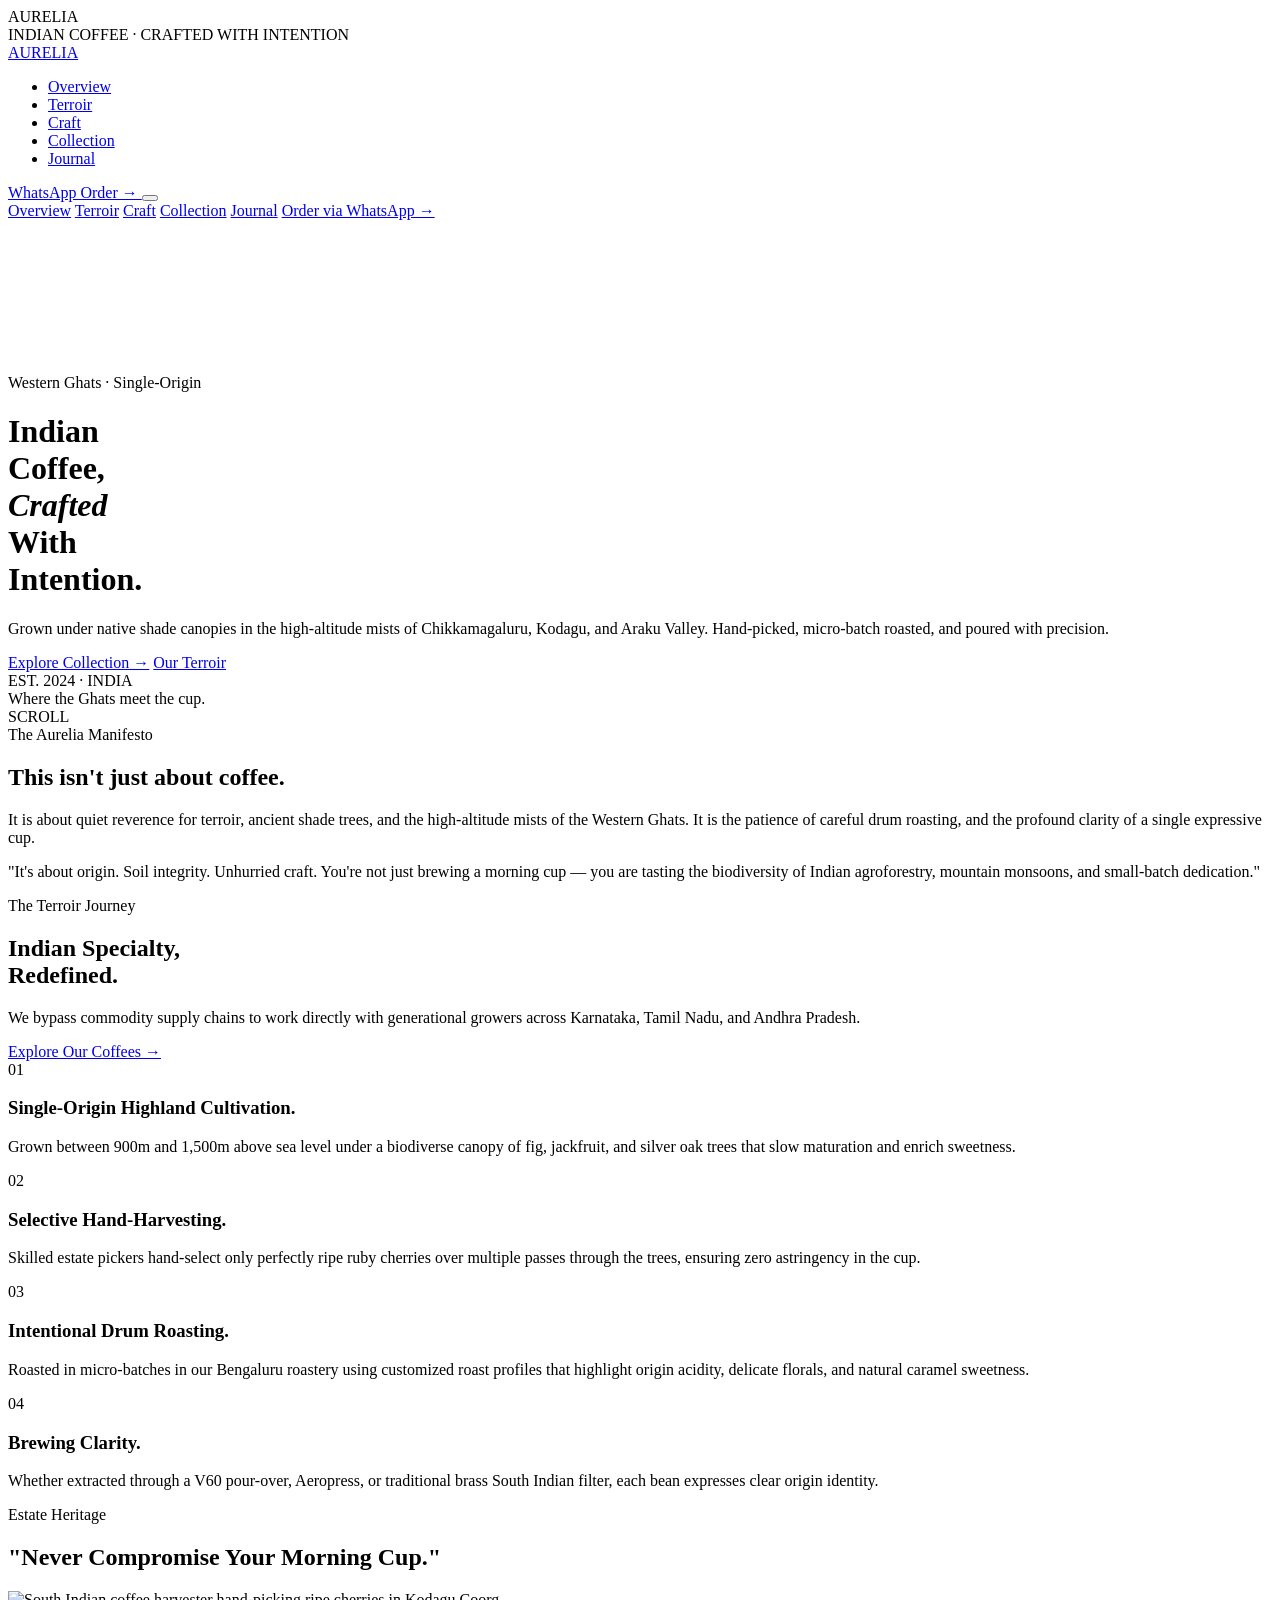
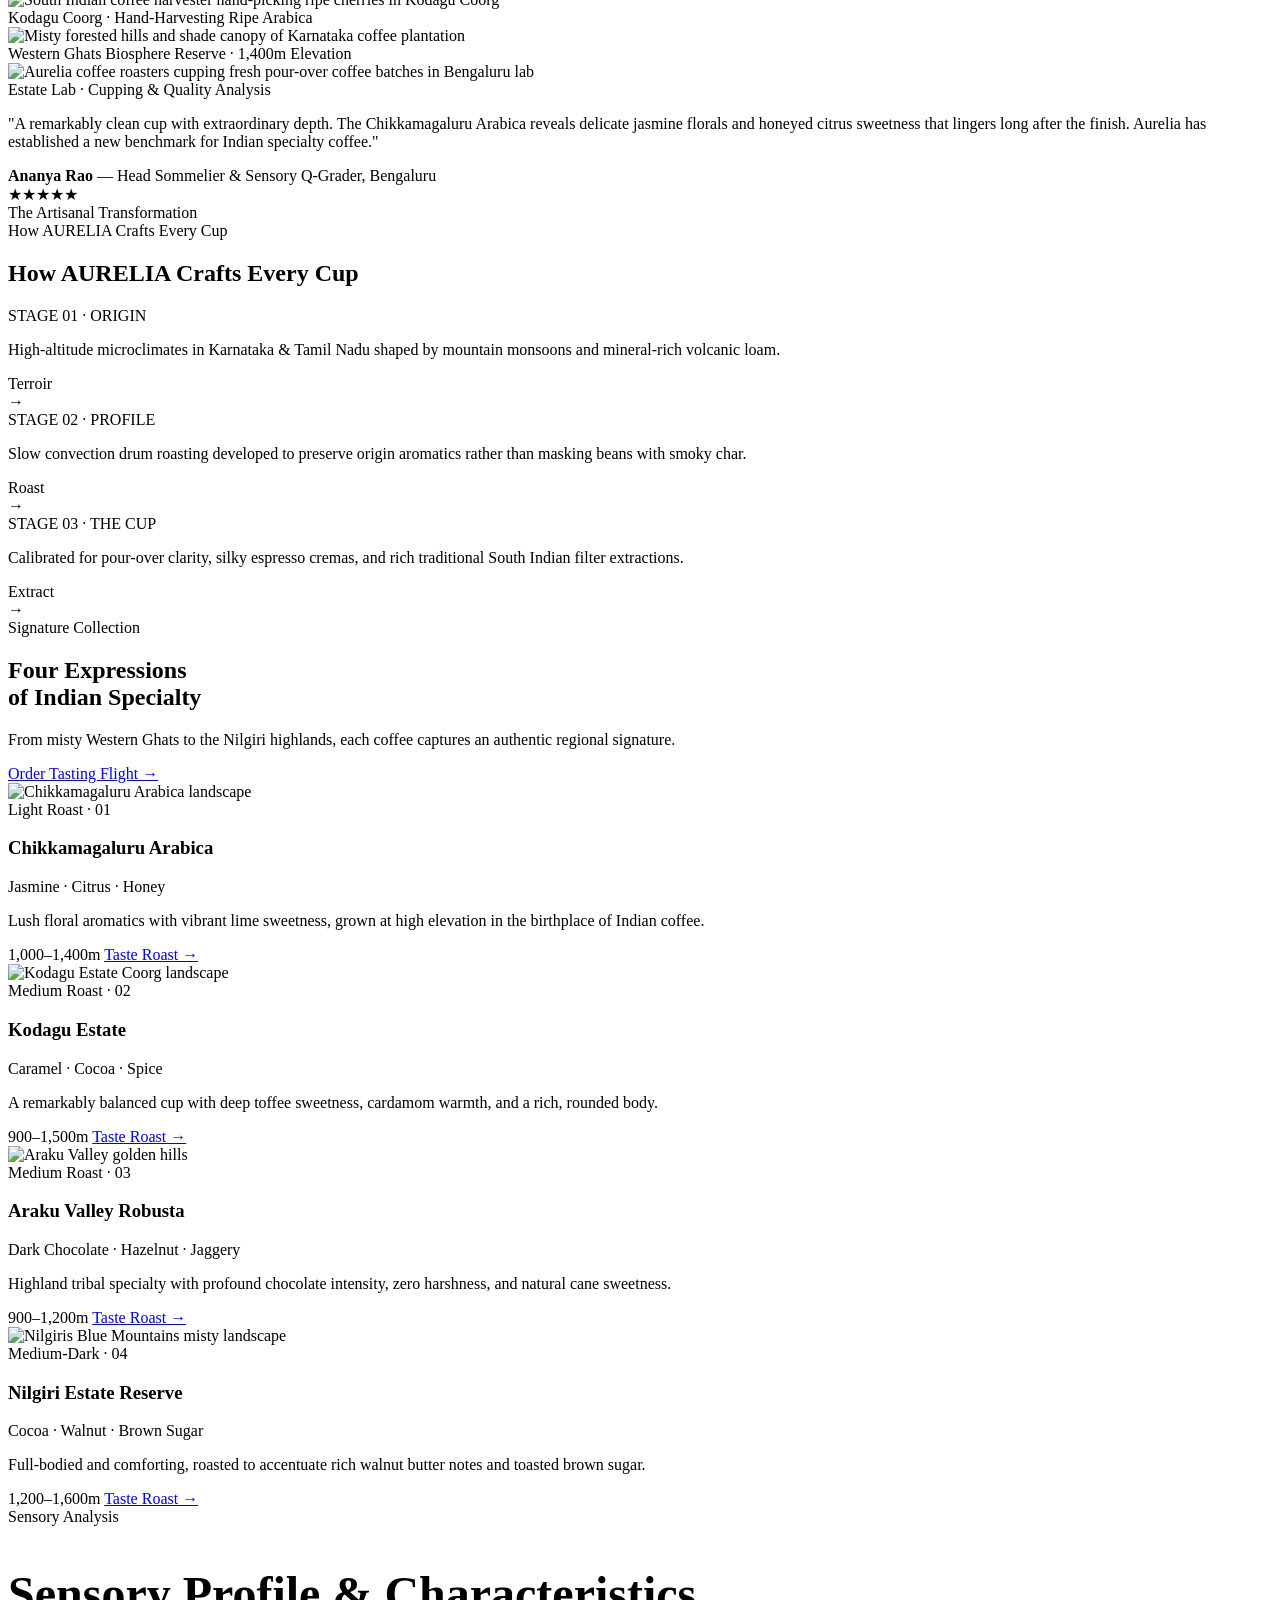
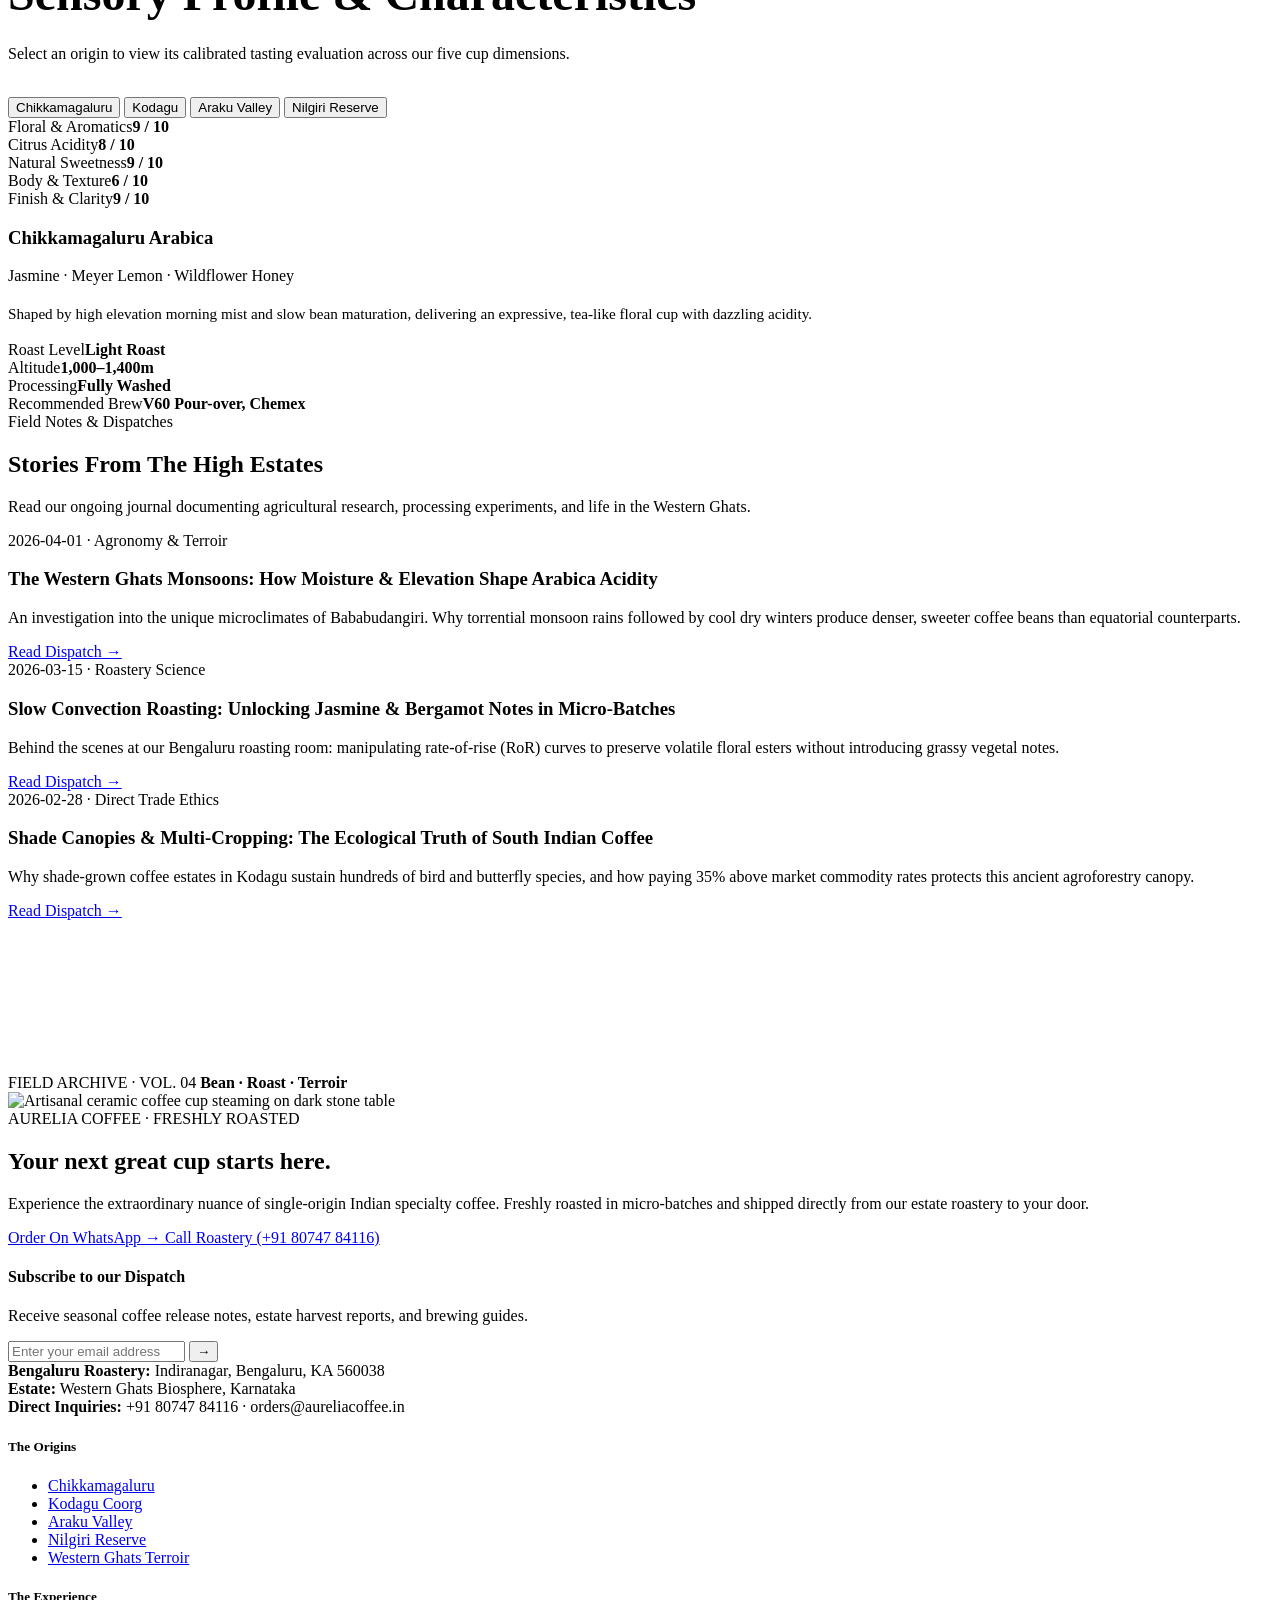
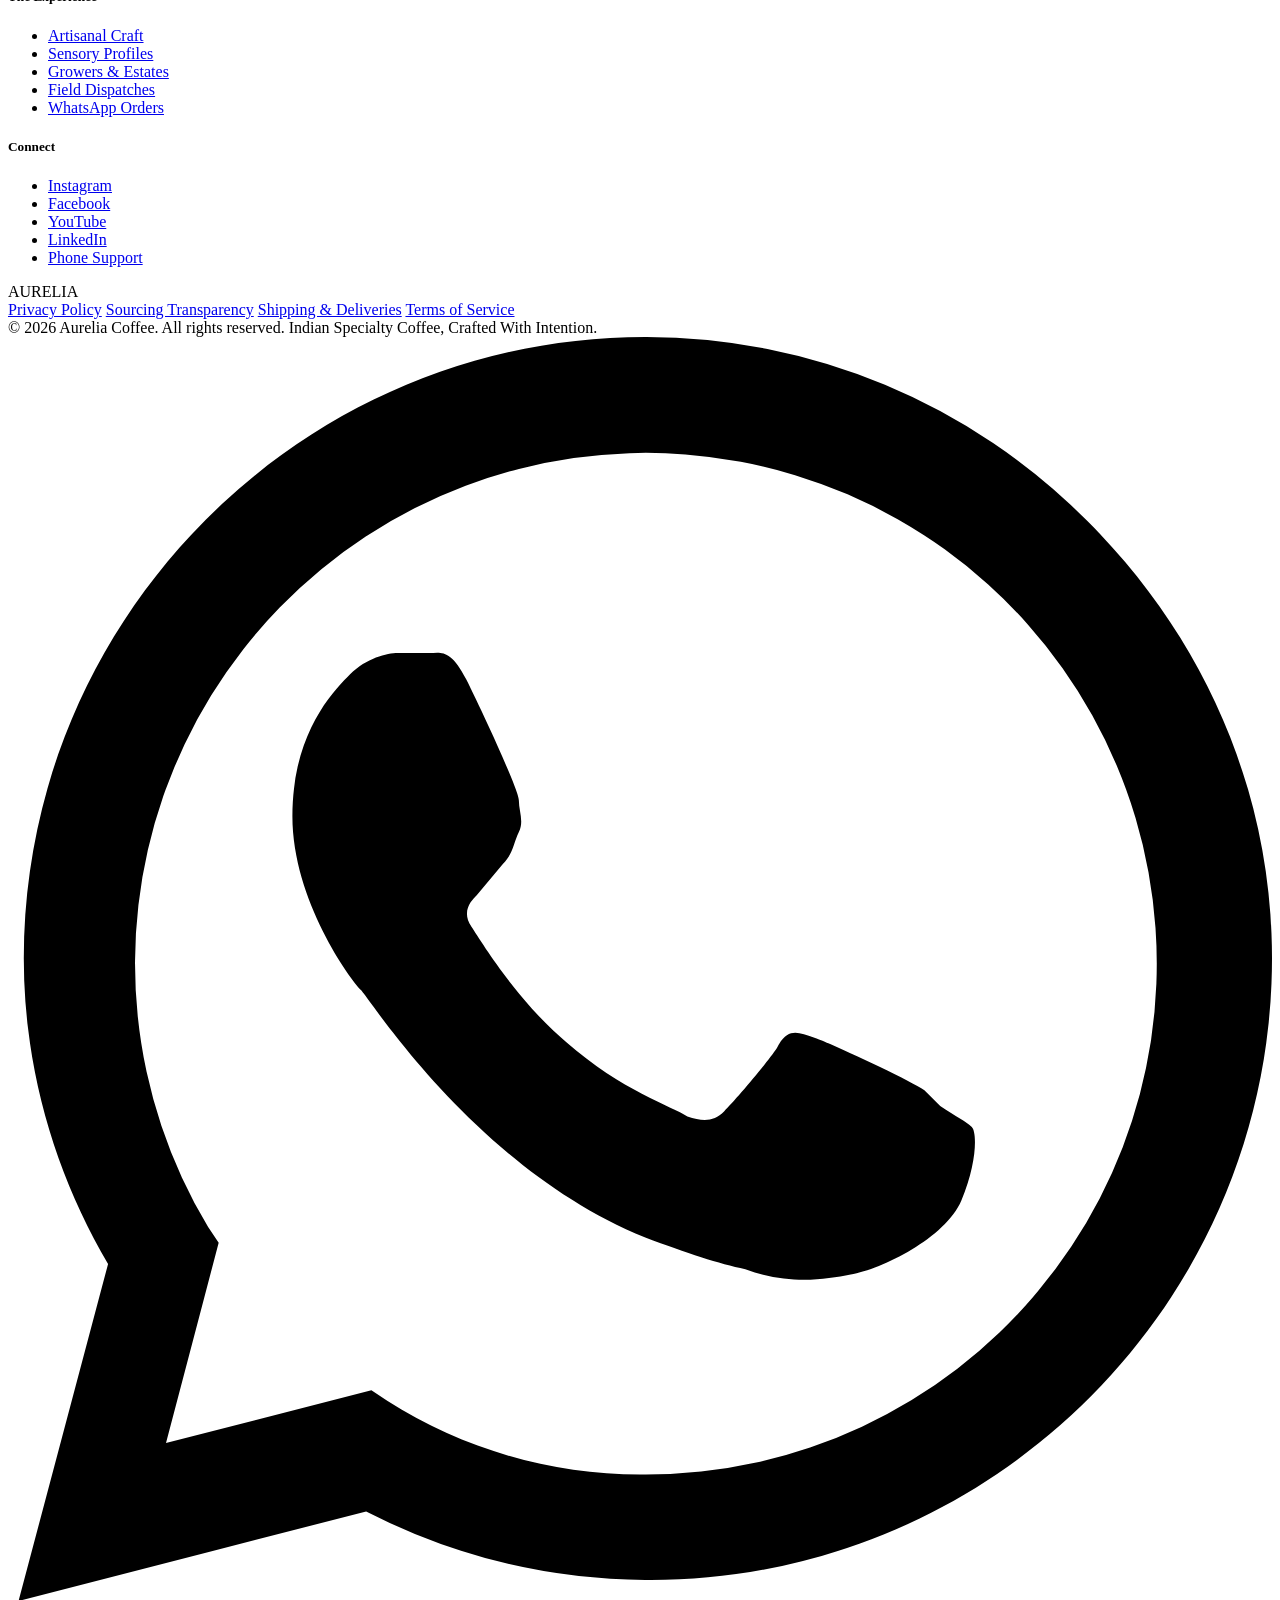
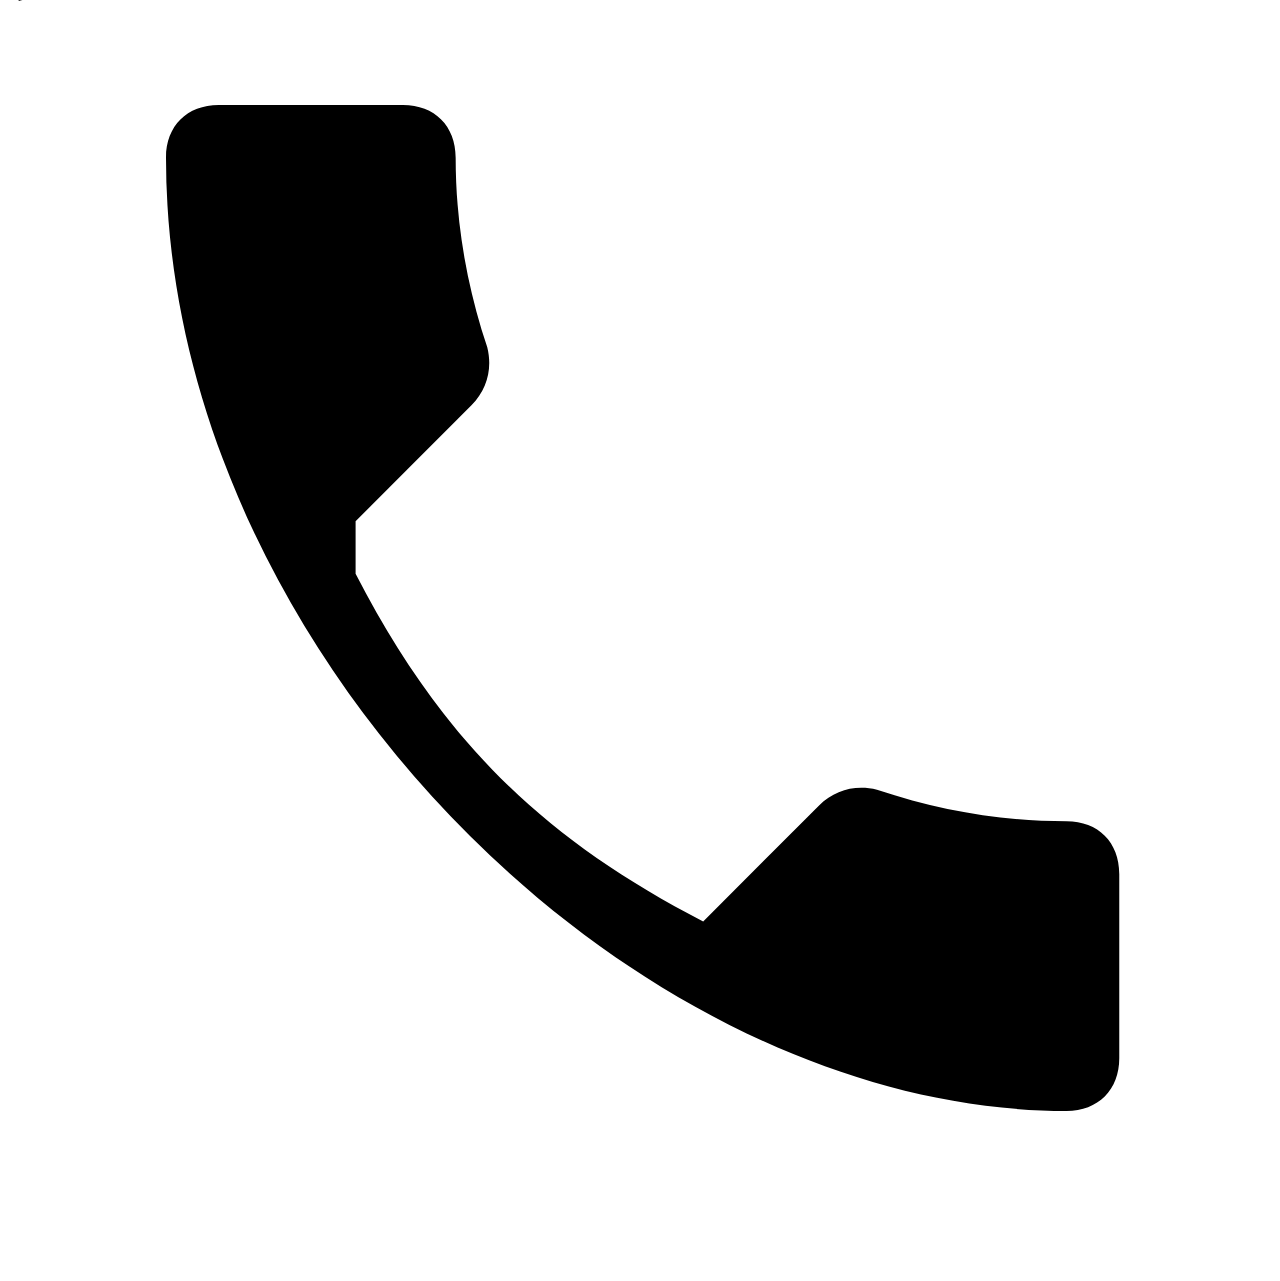
==== index.html @ cb63d09b "Add files via upload" ====
<!DOCTYPE html>
<html lang="en">
<head>
  <meta charset="UTF-8">
  <meta name="viewport" content="width=device-width, initial-scale=1, viewport-fit=cover">
  <title>AURELIA COFFEE — Indian Specialty Coffee, Crafted With Intention.</title>
  <meta name="description" content="Discover Aurelia Coffee. Exceptional single-origin specialty coffee sourced from the high-altitude shade-grown estates of Chikkamagaluru, Kodagu, Araku Valley, and Nilgiris. Micro-batch roasted in India with intention.">
  
  <!-- Open Graph -->
  <meta property="og:title" content="AURELIA COFFEE — Indian Specialty Coffee">
  <meta property="og:description" content="Single-origin shade-grown specialty coffee from India's finest highland estates. Crafted with intention.">
  <meta property="og:type" content="website">

  <!-- Google Fonts: Fraunces (Editorial Display Serif) & Inter (Modern Structural Sans) -->
  <link rel="preconnect" href="https://fonts.googleapis.com">
  <link rel="preconnect" href="https://fonts.gstatic.com" crossorigin>
  <link href="https://fonts.googleapis.com/css2?family=Fraunces:ital,opsz,wght@0,9..144,300;0,9..144,400;0,9..144,500;0,9..144,600;0,9..144,700;1,9..144,400;1,9..144,500&family=Inter:wght@300;400;500;600;700&display=swap" rel="stylesheet">

  <!-- Lenis & GSAP CDN -->
  <script src="https://unpkg.com/lenis@1.1.18/dist/lenis.min.js"></script>
  <script src="https://cdnjs.cloudflare.com/ajax/libs/gsap/3.12.5/gsap.min.js"></script>
  <script src="https://cdnjs.cloudflare.com/ajax/libs/gsap/3.12.5/ScrollTrigger.min.js"></script>

  <!-- Core Stylesheet -->
  <link rel="stylesheet" href="style.css">
</head>
<body>

  <!-- ==========================================================================
       ENTRANCE SCREEN (1-2s Refined Luxury Reveal)
       ========================================================================== -->
  <div id="entranceScreen" aria-label="Aurelia Coffee Loading Screen" aria-live="polite">
    <div class="entrance-content">
      <div class="entrance-wordmark">AURELIA</div>
      <div class="entrance-line" aria-hidden="true"></div>
      <div class="entrance-tagline">INDIAN COFFEE · CRAFTED WITH INTENTION</div>
    </div>
  </div>

  <!-- ==========================================================================
       NAVIGATION BAR
       ========================================================================== -->
  <nav class="site-nav" id="mainNav" aria-label="Main Navigation">
    <div class="nav-inner">
      <a href="#" class="nav-logo" aria-label="Aurelia Coffee Home">
        AURELIA<span class="dot" aria-hidden="true"></span>
      </a>
      <ul class="nav-links">
        <li><a href="#hero">Overview</a></li>
        <li><a href="#sourcing">Terroir</a></li>
        <li><a href="#craft">Craft</a></li>
        <li><a href="#collection">Collection</a></li>
        <li><a href="#journal">Journal</a></li>
      </ul>
      <div class="nav-actions">
        <a href="https://api.whatsapp.com/send?phone=918074784116&text=Hello%20Aurelia%2C%20I%20am%20interested%20in%20your%20Indian%20coffee%20collection.%20I%20would%20like%20to%20know%20more%20about%20the%20available%20coffees%20and%20how%20to%20order." class="btn-pill btn-pill-outline" target="_blank" rel="noopener">
          WhatsApp Order →
        </a>
        <button class="burger" id="burgerBtn" aria-label="Toggle mobile menu" aria-expanded="false">
          <span></span>
          <span></span>
          <span></span>
        </button>
      </div>
    </div>
  </nav>

  <!-- Mobile Drawer Menu -->
  <div class="mobile-menu" id="mobileDrawer">
    <a href="#hero" class="m-nav-link">Overview</a>
    <a href="#sourcing" class="m-nav-link">Terroir</a>
    <a href="#craft" class="m-nav-link">Craft</a>
    <a href="#collection" class="m-nav-link">Collection</a>
    <a href="#journal" class="m-nav-link">Journal</a>
    <a href="https://api.whatsapp.com/send?phone=918074784116&text=Hello%20Aurelia%2C%20I%20am%20interested%20in%20your%20Indian%20coffee%20collection." class="btn-pill btn-pill-primary" style="margin-top:20px;">
      Order via WhatsApp →
    </a>
  </div>

  <!-- ==========================================================================
       SECTION 1: FULL-SCREEN CINEMATIC HERO
       100vw × 100vh — background video fills the entire viewport
       ========================================================================== -->
  <header class="hero-fullscreen" id="hero">

    <!-- Full-bleed background: video with static image fallback -->
    <video
      id="heroBgVideo"
      class="hero-bg-video"
      autoplay
      muted
      loop
      playsinline
      webkit-playsinline
      preload="metadata"
      aria-hidden="true">
      <source src="https://videos.pexels.com/video-files/3015510/3015510-hd_1920_1080_24fps.mp4" type="video/mp4">
    </video>
    <!-- Static image fallback (also renders behind video until it loads) -->
    <img
      id="heroBgImg"
      class="hero-bg-img"
      src="assets/hero-estate.jpg"
      alt=""
      aria-hidden="true">

    <!-- Cinematic grade / overlay gradients -->
    <div class="hero-grade" aria-hidden="true"></div>

    <!-- Primary text content — bottom-left editorial layout -->
    <div class="hero-content" id="heroContent">
      <div class="hero-kicker-pill" id="heroKicker">
        <span>Western Ghats · Single-Origin</span>
      </div>
      <h1 id="heroHeadline">Indian<br>Coffee,<br><em style="font-style:italic; color:var(--tan-light);">Crafted</em><br>With<br>Intention.</h1>
      <p class="hero-sub" id="heroSub">
        Grown under native shade canopies in the high-altitude mists of Chikkamagaluru, Kodagu, and Araku Valley. Hand-picked, micro-batch roasted, and poured with precision.
      </p>
      <div class="hero-actions" id="heroActions">
        <a href="#collection" class="btn-pill btn-pill-primary">Explore Collection →</a>
        <a href="#sourcing" class="btn-pill btn-pill-outline">Our Terroir</a>
      </div>
    </div>

    <!-- Bottom-right metadata strip -->
    <div class="hero-meta-strip" id="heroMeta">
      <div class="meta-year">EST. 2024 · INDIA</div>
      <div class="meta-tagline">Where the Ghats meet the cup.</div>
    </div>

    <!-- Scroll prompt -->
    <div class="hero-scroll-cue" id="heroScrollCue">
      <span>SCROLL</span>
      <div class="cue-line" aria-hidden="true"></div>
    </div>

  </header>

  <!-- ==========================================================================
       SECTION 2: EDITORIAL MANIFESTO STATEMENT
       (STUDIED FROM REFERENCE VIDEO FRAME 03.6s "This isn't just about real estate")
       ========================================================================== -->
  <section class="manifesto-section" id="manifesto">
    <div class="wrap">
      <div class="statement-center">
        <div class="kicker">The Aurelia Manifesto</div>
        <h2 class="statement-heading">
          This isn't just <span class="muted-words">about coffee.</span>
        </h2>
        <p class="statement-sub">
          It is about quiet reverence for terroir, ancient shade trees, and the high-altitude mists of the Western Ghats. It is the patience of careful drum roasting, and the profound clarity of a single expressive cup.
        </p>
      </div>
    </div>
  </section>

  <!-- ==========================================================================
       LIGHT CHAPTER 1: SOURCING STEPS & PHILOSOPHY
       (STUDIED FROM REFERENCE VIDEO FRAME 04.4s "Real Estate, Rewired / Steps 01 02 03")
       ========================================================================== -->
  <div class="light-chapter" id="sourcing">
    <section class="sourcing-steps-section">
      <div class="wrap">
        <p class="sourcing-intro-text">
          "It's about origin. Soil integrity. Unhurried craft. You're not just brewing a morning cup — you are tasting the biodiversity of Indian agroforestry, mountain monsoons, and small-batch dedication."
        </p>

        <div class="asymmetric-steps-grid">
          <!-- Left Sticky Column (Reference Frame 04.4s) -->
          <div class="sticky-col-left">
            <div class="kicker">The Terroir Journey</div>
            <h2>
              Indian Specialty,<br>
              <span class="accent-word">Redefined.</span>
            </h2>
            <p>
              We bypass commodity supply chains to work directly with generational growers across Karnataka, Tamil Nadu, and Andhra Pradesh.
            </p>
            <a href="#collection" class="btn-pill btn-pill-dark">
              Explore Our Coffees →
            </a>
          </div>

          <!-- Right Sequential Steps Column -->
          <div class="steps-list">
            <div class="step-item">
              <span class="step-num">01</span>
              <div class="step-body">
                <h3>Single-Origin Highland Cultivation.</h3>
                <p> Grown between 900m and 1,500m above sea level under a biodiverse canopy of fig, jackfruit, and silver oak trees that slow maturation and enrich sweetness.</p>
              </div>
            </div>

            <div class="step-item">
              <span class="step-num">02</span>
              <div class="step-body">
                <h3>Selective Hand-Harvesting.</h3>
                <p> Skilled estate pickers hand-select only perfectly ripe ruby cherries over multiple passes through the trees, ensuring zero astringency in the cup.</p>
              </div>
            </div>

            <div class="step-item">
              <span class="step-num">03</span>
              <div class="step-body">
                <h3>Intentional Drum Roasting.</h3>
                <p> Roasted in micro-batches in our Bengaluru roastery using customized roast profiles that highlight origin acidity, delicate florals, and natural caramel sweetness.</p>
              </div>
            </div>

            <div class="step-item">
              <span class="step-num">04</span>
              <div class="step-body">
                <h3>Brewing Clarity.</h3>
                <p> Whether extracted through a V60 pour-over, Aeropress, or traditional brass South Indian filter, each bean expresses clear origin identity.</p>
              </div>
            </div>
          </div>
        </div>
      </div>
    </section>

    <!-- ==========================================================================
         LIGHT CHAPTER 2: EDITORIAL MAGAZINE SPREAD
         (STUDIED FROM REFERENCE VIDEO FRAME 05.2s & 06.4s)
         ========================================================================== -->
    <section class="editorial-spread-section" id="heritage">
      <div class="wrap">
        <div class="magazine-header">
          <div class="kicker">Estate Heritage</div>
          <h2>"Never Compromise Your Morning Cup."</h2>
        </div>

        <!-- Asymmetric Photo Composition (Right: Large Aerial, Left: Offset Tall Portrait) -->
        <div class="magazine-photos-layout">
          <div class="photo-portrait-offset">
            <img src="assets/farmer-harvest.jpg" alt="South Indian coffee harvester hand-picking ripe cherries in Kodagu Coorg" loading="lazy">
            <div class="photo-caption">Kodagu Coorg · Hand-Harvesting Ripe Arabica</div>
          </div>
          <div class="photo-aerial-main">
            <img src="https://images.pexels.com/photos/14776853/pexels-photo-14776853.jpeg?auto=compress&cs=tinysrgb&w=1400" alt="Misty forested hills and shade canopy of Karnataka coffee plantation" loading="lazy">
            <div class="photo-caption">Western Ghats Biosphere Reserve · 1,400m Elevation</div>
          </div>
        </div>

        <!-- Dual Artisans + Editorial Testimonial Spread (Reference Frame 06.4s) -->
        <div class="artisans-quote-spread">
          <div class="artisans-img-card">
            <img src="assets/cupping-artisans.jpg" alt="Aurelia coffee roasters cupping fresh pour-over coffee batches in Bengaluru lab" loading="lazy">
            <div class="artisans-badge">Estate Lab · Cupping & Quality Analysis</div>
          </div>
          <div class="editorial-quote-block">
            <p class="editorial-quote-text">
              "A remarkably clean cup with extraordinary depth. The Chikkamagaluru Arabica reveals delicate jasmine florals and honeyed citrus sweetness that lingers long after the finish. Aurelia has established a new benchmark for Indian specialty coffee."
            </p>
            <div class="quote-author-row">
              <div>
                <strong>Ananya Rao</strong> — Head Sommelier & Sensory Q-Grader, Bengaluru
              </div>
              <div class="stars" aria-label="5 out of 5 stars">★★★★★</div>
            </div>
          </div>
        </div>
      </div>
    </section>
  </div>

  <!-- ==========================================================================
       DARK CHAPTER: THE CRAFT & INTERACTIVE PROCESS ROWS
       (STUDIED FROM REFERENCE VIDEO FRAME 06.8s - 08.0s "BUY / SELL / RENT")
       ========================================================================== -->
  <div class="dark-chapter" id="craft">
    <div class="wrap">
      
      <!-- Ghost Header Reflection (Matching Reference Video Frame 06.8s & 08.0s) -->
      <div class="ghost-header-wrap">
        <div class="kicker" style="justify-content:center;">The Artisanal Transformation</div>
        <div class="ghost-echo" aria-hidden="true">How AURELIA Crafts Every Cup</div>
        <h2 class="ghost-main">How AURELIA Crafts Every Cup</h2>
      </div>

      <!-- 3 Massive Horizontal Interactive Rows (Terroir / Roast / Extract) -->
      <div class="craft-interactive-table">
        
        <!-- Row 01: TERROIR -->
        <div class="craft-row active" data-craft-idx="0">
          <div class="craft-row-bg" style="background-image: url('assets/hero-estate.jpg');"></div>
          <div class="craft-row-meta">
            <div class="craft-badge-tag">STAGE 01 · ORIGIN</div>
            <p class="craft-row-desc">High-altitude microclimates in Karnataka & Tamil Nadu shaped by mountain monsoons and mineral-rich volcanic loam.</p>
          </div>
          <div class="craft-row-title-wrap">
            <span class="craft-giant-title">Terroir</span>
          </div>
          <div class="craft-row-arrow" aria-hidden="true">→</div>
        </div>

        <!-- Row 02: ROAST -->
        <div class="craft-row" data-craft-idx="1">
          <div class="craft-row-bg" style="background-image: url('https://images.pexels.com/photos/7125705/pexels-photo-7125705.jpeg?auto=compress&cs=tinysrgb&w=2200');"></div>
          <div class="craft-row-meta">
            <div class="craft-badge-tag">STAGE 02 · PROFILE</div>
            <p class="craft-row-desc">Slow convection drum roasting developed to preserve origin aromatics rather than masking beans with smoky char.</p>
          </div>
          <div class="craft-row-title-wrap">
            <span class="craft-giant-title">Roast</span>
          </div>
          <div class="craft-row-arrow" aria-hidden="true">→</div>
        </div>

        <!-- Row 03: EXTRACT -->
        <div class="craft-row" data-craft-idx="2">
          <div class="craft-row-bg" style="background-image: url('https://images.pexels.com/photos/7658089/pexels-photo-7658089.jpeg?auto=compress&cs=tinysrgb&w=2200');"></div>
          <div class="craft-row-meta">
            <div class="craft-badge-tag">STAGE 03 · THE CUP</div>
            <p class="craft-row-desc">Calibrated for pour-over clarity, silky espresso cremas, and rich traditional South Indian filter extractions.</p>
          </div>
          <div class="craft-row-title-wrap">
            <span class="craft-giant-title">Extract</span>
          </div>
          <div class="craft-row-arrow" aria-hidden="true">→</div>
        </div>

      </div>

      <!-- ==========================================================================
           COLLECTION SHOWCASE SECTION
           (STUDIED FROM REFERENCE VIDEO FRAME 08.4s "SUPPORT BEYOND BUYING & SELLING")
           ========================================================================== -->
      <div class="collection-showcase-section" id="collection">
        
        <div class="collection-header-row">
          <div>
            <div class="kicker">Signature Collection</div>
            <h2>
              Four Expressions<br>
              <span class="muted-line">of Indian Specialty</span>
            </h2>
          </div>
          <div class="collection-header-side">
            <p>From misty Western Ghats to the Nilgiri highlands, each coffee captures an authentic regional signature.</p>
            <a href="https://api.whatsapp.com/send?phone=918074784116&text=Hello%20Aurelia%2C%20I%20would%20like%20to%20order%20the%20complete%20Signature%20Tasting%20Flight." class="btn-pill btn-pill-outline" target="_blank" rel="noopener">
              Order Tasting Flight →
            </a>
          </div>
        </div>

        <!-- 4 Distinct Editorial Product Cards -->
        <div class="products-quad-grid">
          
          <!-- Card 1: Chikkamagaluru -->
          <article class="product-editorial-card">
            <div class="card-photo-layer">
              <img src="https://images.pexels.com/photos/35652370/pexels-photo-35652370.jpeg?auto=compress&cs=tinysrgb&w=1400" alt="Chikkamagaluru Arabica landscape" loading="lazy">
            </div>
            <div class="card-gradient-overlay"></div>
            <div class="card-content-layer">
              <span class="card-origin-pill">Light Roast · 01</span>
              <h3 class="card-title">Chikkamagaluru Arabica</h3>
              <div class="card-notes">Jasmine · Citrus · Honey</div>
              <p class="card-desc">Lush floral aromatics with vibrant lime sweetness, grown at high elevation in the birthplace of Indian coffee.</p>
              <div class="card-bottom-row">
                <span class="card-altitude">1,000–1,400m</span>
                <a href="https://api.whatsapp.com/send?phone=918074784116&text=Hello%20Aurelia%2C%20I%20am%20interested%20in%20Chikkamagaluru%20Arabica." class="card-link" target="_blank" rel="noopener">Taste Roast →</a>
              </div>
            </div>
          </article>

          <!-- Card 2: Kodagu -->
          <article class="product-editorial-card">
            <div class="card-photo-layer">
              <img src="https://images.pexels.com/photos/14776853/pexels-photo-14776853.jpeg?auto=compress&cs=tinysrgb&w=1400" alt="Kodagu Estate Coorg landscape" loading="lazy">
            </div>
            <div class="card-gradient-overlay"></div>
            <div class="card-content-layer">
              <span class="card-origin-pill">Medium Roast · 02</span>
              <h3 class="card-title">Kodagu Estate</h3>
              <div class="card-notes">Caramel · Cocoa · Spice</div>
              <p class="card-desc">A remarkably balanced cup with deep toffee sweetness, cardamom warmth, and a rich, rounded body.</p>
              <div class="card-bottom-row">
                <span class="card-altitude">900–1,500m</span>
                <a href="https://api.whatsapp.com/send?phone=918074784116&text=Hello%20Aurelia%2C%20I%20am%20interested%20in%20Kodagu%20Estate." class="card-link" target="_blank" rel="noopener">Taste Roast →</a>
              </div>
            </div>
          </article>

          <!-- Card 3: Araku Valley -->
          <article class="product-editorial-card">
            <div class="card-photo-layer">
              <img src="https://images.pexels.com/photos/720204/pexels-photo-720204.jpeg?auto=compress&cs=tinysrgb&w=1400" alt="Araku Valley golden hills" loading="lazy">
            </div>
            <div class="card-gradient-overlay"></div>
            <div class="card-content-layer">
              <span class="card-origin-pill">Medium Roast · 03</span>
              <h3 class="card-title">Araku Valley Robusta</h3>
              <div class="card-notes">Dark Chocolate · Hazelnut · Jaggery</div>
              <p class="card-desc">Highland tribal specialty with profound chocolate intensity, zero harshness, and natural cane sweetness.</p>
              <div class="card-bottom-row">
                <span class="card-altitude">900–1,200m</span>
                <a href="https://api.whatsapp.com/send?phone=918074784116&text=Hello%20Aurelia%2C%20I%20am%20interested%20in%20Araku%20Valley%20Robusta." class="card-link" target="_blank" rel="noopener">Taste Roast →</a>
              </div>
            </div>
          </article>

          <!-- Card 4: Nilgiri Reserve -->
          <article class="product-editorial-card">
            <div class="card-photo-layer">
              <img src="https://images.pexels.com/photos/9411139/pexels-photo-9411139.jpeg?auto=compress&cs=tinysrgb&w=1400" alt="Nilgiris Blue Mountains misty landscape" loading="lazy">
            </div>
            <div class="card-gradient-overlay"></div>
            <div class="card-content-layer">
              <span class="card-origin-pill">Medium-Dark · 04</span>
              <h3 class="card-title">Nilgiri Estate Reserve</h3>
              <div class="card-notes">Cocoa · Walnut · Brown Sugar</div>
              <p class="card-desc">Full-bodied and comforting, roasted to accentuate rich walnut butter notes and toasted brown sugar.</p>
              <div class="card-bottom-row">
                <span class="card-altitude">1,200–1,600m</span>
                <a href="https://api.whatsapp.com/send?phone=918074784116&text=Hello%20Aurelia%2C%20I%20am%20interested%20in%20Nilgiri%20Estate%20Reserve." class="card-link" target="_blank" rel="noopener">Taste Roast →</a>
              </div>
            </div>
          </article>

        </div>
      </div>

      <!-- ==========================================================================
           INTERACTIVE SENSORY PROFILE & FLAVOR WHEEL
           ========================================================================== -->
      <div class="flavor-section" id="flavor">
        <div class="flavor-container">
          <div>
            <div class="kicker">Sensory Analysis</div>
            <h2 style="font-family:var(--font-display); font-size:clamp(2rem, 3.8vw, 3rem); line-height:1.15; margin-bottom:20px;">
              Sensory Profile & Characteristics
            </h2>
            <p style="color:var(--dark-muted); margin-bottom:30px; font-size:1rem; line-height:1.6;">
              Select an origin to view its calibrated tasting evaluation across our five cup dimensions.
            </p>

            <div class="flavor-controls" role="tablist">
              <button class="flavor-tab-btn active" data-flavor="0">Chikkamagaluru</button>
              <button class="flavor-tab-btn" data-flavor="1">Kodagu</button>
              <button class="flavor-tab-btn" data-flavor="2">Araku Valley</button>
              <button class="flavor-tab-btn" data-flavor="3">Nilgiri Reserve</button>
            </div>

            <div class="flavor-bars" id="flavorBars">
              <div class="sensory-bar-item">
                <div class="sensory-labels"><span>Floral & Aromatics</span><strong id="barLabel0">9 / 10</strong></div>
                <div class="sensory-track"><div class="sensory-fill" id="barFill0" style="width: 90%;"></div></div>
              </div>
              <div class="sensory-bar-item">
                <div class="sensory-labels"><span>Citrus Acidity</span><strong id="barLabel1">8 / 10</strong></div>
                <div class="sensory-track"><div class="sensory-fill" id="barFill1" style="width: 80%;"></div></div>
              </div>
              <div class="sensory-bar-item">
                <div class="sensory-labels"><span>Natural Sweetness</span><strong id="barLabel2">9 / 10</strong></div>
                <div class="sensory-track"><div class="sensory-fill" id="barFill2" style="width: 90%;"></div></div>
              </div>
              <div class="sensory-bar-item">
                <div class="sensory-labels"><span>Body & Texture</span><strong id="barLabel3">6 / 10</strong></div>
                <div class="sensory-track"><div class="sensory-fill" id="barFill3" style="width: 60%;"></div></div>
              </div>
              <div class="sensory-bar-item">
                <div class="sensory-labels"><span>Finish & Clarity</span><strong id="barLabel4">9 / 10</strong></div>
                <div class="sensory-track"><div class="sensory-fill" id="barFill4" style="width: 90%;"></div></div>
              </div>
            </div>
          </div>

          <!-- Dynamic Details Card -->
          <div class="flavor-meta-panel" id="flavorMetaPanel">
            <h3 class="f-meta-title" id="fMetaTitle">Chikkamagaluru Arabica</h3>
            <div class="f-meta-sub" id="fMetaSub">Jasmine · Meyer Lemon · Wildflower Honey</div>
            <p id="fMetaDesc" style="color:var(--dark-muted); line-height:1.65; font-size:0.95rem;">
              Shaped by high elevation morning mist and slow bean maturation, delivering an expressive, tea-like floral cup with dazzling acidity.
            </p>
            <div class="f-meta-grid">
              <div class="f-meta-cell"><span>Roast Level</span><strong id="fMetaRoast">Light Roast</strong></div>
              <div class="f-meta-cell"><span>Altitude</span><strong id="fMetaAlt">1,000–1,400m</strong></div>
              <div class="f-meta-cell"><span>Processing</span><strong id="fMetaProc">Fully Washed</strong></div>
              <div class="f-meta-cell"><span>Recommended Brew</span><strong id="fMetaBrew">V60 Pour-over, Chemex</strong></div>
            </div>
          </div>
        </div>
      </div>

    </div>
  </div>

  <!-- ==========================================================================
       LIGHT CHAPTER 3: THE COFFEE JOURNAL / DISPATCHES
       (STUDIED FROM REFERENCE VIDEO FRAME 09.6s EDITORIAL REPORT LAYOUT)
       ========================================================================== -->
  <div class="light-chapter" id="journal">
    <section class="journal-section">
      <div class="wrap">
        <div class="journal-split-layout">
          
          <!-- Left Articles & Editorial Column -->
          <div class="journal-editorial-col">
            <div class="section-head journal-head">
              <div class="kicker">Field Notes & Dispatches</div>
              <h2>Stories From The High Estates</h2>
              <p>Read our ongoing journal documenting agricultural research, processing experiments, and life in the Western Ghats.</p>
            </div>

            <div class="journal-articles-list">
              
              <article class="journal-article-item">
                <div class="journal-date">2026-04-01 · Agronomy & Terroir</div>
                <h3 class="journal-article-title">
                  The Western Ghats Monsoons: How Moisture & Elevation Shape Arabica Acidity
                </h3>
                <p class="journal-excerpt">
                  An investigation into the unique microclimates of Bababudangiri. Why torrential monsoon rains followed by cool dry winters produce denser, sweeter coffee beans than equatorial counterparts.
                </p>
                <a href="#" class="journal-read-link">Read Dispatch →</a>
              </article>

              <article class="journal-article-item">
                <div class="journal-date">2026-03-15 · Roastery Science</div>
                <h3 class="journal-article-title">
                  Slow Convection Roasting: Unlocking Jasmine & Bergamot Notes in Micro-Batches
                </h3>
                <p class="journal-excerpt">
                  Behind the scenes at our Bengaluru roasting room: manipulating rate-of-rise (RoR) curves to preserve volatile floral esters without introducing grassy vegetal notes.
                </p>
                <a href="#" class="journal-read-link">Read Dispatch →</a>
              </article>

              <article class="journal-article-item">
                <div class="journal-date">2026-02-28 · Direct Trade Ethics</div>
                <h3 class="journal-article-title">
                  Shade Canopies & Multi-Cropping: The Ecological Truth of South Indian Coffee
                </h3>
                <p class="journal-excerpt">
                  Why shade-grown coffee estates in Kodagu sustain hundreds of bird and butterfly species, and how paying 35% above market commodity rates protects this ancient agroforestry canopy.
                </p>
                <a href="#" class="journal-read-link">Read Dispatch →</a>
              </article>

            </div>
          </div>

          <!-- Right Column: Large Vertical Visual Panel -->
          <div class="journal-visual-panel journal-sticky-visual">
            <div class="journal-visual-media-wrap">
              <video 
                class="journal-sticky-video" 
                autoplay 
                muted 
                loop 
                playsinline 
                preload="metadata"
                aria-label="Artisanal pour over coffee brewing in progress">
                <source src="https://www.pexels.com/download/video/20534645/" type="video/mp4">
              </video>
              <div class="journal-visual-overlay"></div>
              <div class="journal-visual-caption">
                <span>FIELD ARCHIVE · VOL. 04</span>
                <b>Bean · Roast · Terroir</b>
              </div>
            </div>
          </div>

        </div>
      </div>
    </section>
  </div>

  <!-- ==========================================================================
       SECTION 9: EMOTIONAL FINAL CTA (CINEMATIC CONCLUSION)
       (STUDIED FROM REFERENCE VIDEO FRAME 10.4s & 10.8s)
       ========================================================================== -->
  <section class="final-cta-section" id="order">
    <div class="cta-backdrop-layer">
      <img src="assets/final-cta.jpg" alt="Artisanal ceramic coffee cup steaming on dark stone table" loading="lazy">
    </div>
    <div class="cta-backdrop-grade" aria-hidden="true"></div>

    <div class="wrap">
      <div class="cta-content">
        <div class="cta-kicker">AURELIA COFFEE · FRESHLY ROASTED</div>
        <h2>Your next great cup starts here.</h2>
        <p>
          Experience the extraordinary nuance of single-origin Indian specialty coffee. Freshly roasted in micro-batches and shipped directly from our estate roastery to your door.
        </p>
        <div class="cta-buttons">
          <a href="https://api.whatsapp.com/send?phone=918074784116&text=Hello%20Aurelia%2C%20I%20would%20like%20to%20order%20specialty%20coffee%20beans." class="btn-pill btn-pill-primary" target="_blank" rel="noopener">
            Order On WhatsApp →
          </a>
          <a href="tel:+918074784116" class="btn-pill btn-pill-outline">
            Call Roastery (+91 80747 84116)
          </a>
        </div>
      </div>
    </div>
  </section>

  <!-- ==========================================================================
       SECTION 10: MONUMENTAL ARCHITECTURAL FOOTER
       (STUDIED & REPRODUCED FROM REFERENCE VIDEO FRAME 12.0s WITH GIANT WORDMARK)
       ========================================================================== -->
  <footer class="site-footer">
    <div class="wrap">
      
      <!-- Top Grid: Newsletter & Links -->
      <div class="footer-top-grid">
        <div class="footer-newsletter">
          <h4>Subscribe to our Dispatch</h4>
          <p>Receive seasonal coffee release notes, estate harvest reports, and brewing guides.</p>
          <form class="subscribe-form" onsubmit="event.preventDefault(); alert('Thank you for subscribing to Aurelia Coffee Dispatches.');">
            <input type="email" placeholder="Enter your email address" required aria-label="Email address for newsletter">
            <button type="submit" aria-label="Subscribe">→</button>
          </form>
          <div class="footer-contact-details">
            <div><strong>Bengaluru Roastery:</strong> Indiranagar, Bengaluru, KA 560038</div>
            <div><strong>Estate:</strong> Western Ghats Biosphere, Karnataka</div>
            <div><strong>Direct Inquiries:</strong> +91 80747 84116 · orders@aureliacoffee.in</div>
          </div>
        </div>

        <div class="footer-col">
          <h5>The Origins</h5>
          <ul>
            <li><a href="#collection">Chikkamagaluru</a></li>
            <li><a href="#collection">Kodagu Coorg</a></li>
            <li><a href="#collection">Araku Valley</a></li>
            <li><a href="#collection">Nilgiri Reserve</a></li>
            <li><a href="#sourcing">Western Ghats Terroir</a></li>
          </ul>
        </div>

        <div class="footer-col">
          <h5>The Experience</h5>
          <ul>
            <li><a href="#craft">Artisanal Craft</a></li>
            <li><a href="#flavor">Sensory Profiles</a></li>
            <li><a href="#heritage">Growers & Estates</a></li>
            <li><a href="#journal">Field Dispatches</a></li>
            <li><a href="#order">WhatsApp Orders</a></li>
          </ul>
        </div>

        <div class="footer-col">
          <h5>Connect</h5>
          <ul>
            <li><a href="https://instagram.com" target="_blank" rel="noopener">Instagram</a></li>
            <li><a href="https://facebook.com" target="_blank" rel="noopener">Facebook</a></li>
            <li><a href="https://youtube.com" target="_blank" rel="noopener">YouTube</a></li>
            <li><a href="https://linkedin.com" target="_blank" rel="noopener">LinkedIn</a></li>
            <li><a href="tel:+918074784116">Phone Support</a></li>
          </ul>
        </div>
      </div>

    </div>

    <!-- Monumental Architectural Wordmark (Matching Reference Video Frame 12.0s) -->
    <div class="footer-monumental-wordmark-wrap">
      <div class="footer-giant-wordmark">
        AURELIA
      </div>
    </div>

    <div class="wrap">
      <div class="footer-bottom-bar">
        <div class="footer-legal-links">
          <a href="#">Privacy Policy</a>
          <a href="#">Sourcing Transparency</a>
          <a href="#">Shipping & Deliveries</a>
          <a href="#">Terms of Service</a>
        </div>
        <div>© 2026 Aurelia Coffee. All rights reserved. Indian Specialty Coffee, Crafted With Intention.</div>
      </div>
    </div>
  </footer>

  <!-- ==========================================================================
       PERSISTENT FLOATING CONTACT ACTIONS (WHATSAPP & CALL)
       ========================================================================== -->
  <div class="contact-actions" aria-label="Quick contact buttons">
    <a class="contact-action whatsapp" href="https://api.whatsapp.com/send?phone=918074784116&text=Hello%20Aurelia%2C%20I%20am%20interested%20in%20your%20Indian%20coffee%20collection.%20I%20would%20like%20to%20know%20more%20about%20the%20available%20coffees%20and%20how%20to%20order." aria-label="Chat with Aurelia on WhatsApp" title="WhatsApp Us" target="_blank" rel="noopener">
      <svg viewBox="0 0 24 24" aria-hidden="true"><path d="M20.5 3.5A11.8 11.8 0 0 0 12.1 0C5.6 0 .3 5.3.3 11.8c0 2.1.6 4.1 1.6 5.8L.2 24l6.6-1.7a11.8 11.8 0 0 0 5.3 1.3h.1c6.5 0 11.8-5.3 11.8-11.8 0-3.2-1.3-6.1-3.5-8.3Zm-8.4 18.1h-.1c-1.7 0-3.4-.5-4.8-1.4l-.3-.2-3.9 1 1-3.8-.2-.3a9.7 9.7 0 1 1 8.3 4.7Zm5.3-7.3c-.3-.2-1.8-.9-2.1-1-.3-.1-.5-.2-.7.2-.2.3-.8 1-1 1.2-.2.2-.4.2-.7.1-.3-.2-1.3-.5-2.4-1.5-.9-.8-1.5-1.8-1.7-2.1-.2-.3 0-.5.1-.6l.5-.6c.2-.2.2-.4.3-.6.1-.2 0-.4 0-.6s-.7-1.7-1-2.3c-.3-.6-.5-.5-.7-.5h-.6c-.2 0-.6.1-.9.4-.3.3-1.1 1.1-1.1 2.7s1.1 3.1 1.3 3.3c.2.2 2.2 3.4 5.4 4.7.8.3 1.4.5 1.9.6.8.3 1.5.2 2 .1.6-.1 1.8-.7 2.1-1.4.3-.7.3-1.3.2-1.4-.1-.1-.3-.2-.6-.4Z"/></svg>
    </a>
    <a class="contact-action call" href="tel:+918074784116" aria-label="Call Aurelia Roastery" title="Call Us">
      <svg viewBox="0 0 24 24" aria-hidden="true"><path d="M6.6 10.8c1.6 3.1 3.5 5 6.6 6.6l2.2-2.2c.3-.3.7-.4 1.1-.3 1.2.4 2.4.6 3.6.6.6 0 1 .4 1 1V20c0 .6-.4 1-1 1C11.8 21 3 12.2 3 2.9c0-.6.4-1 1-1h3.5c.6 0 1 .4 1 1 0 1.2.2 2.4.6 3.6.1.4 0 .8-.3 1.1l-2.2 2.2Z"/></svg>
    </a>
  </div>

  <!-- ==========================================================================
       INTERACTION & SCROLL ENGINE (LENIS + GSAP SCROLLTRIGGER)
       ========================================================================== -->
  <!-- Interactive & Scroll Engine -->
  <script src="main.js"></script>
</body>
</html>
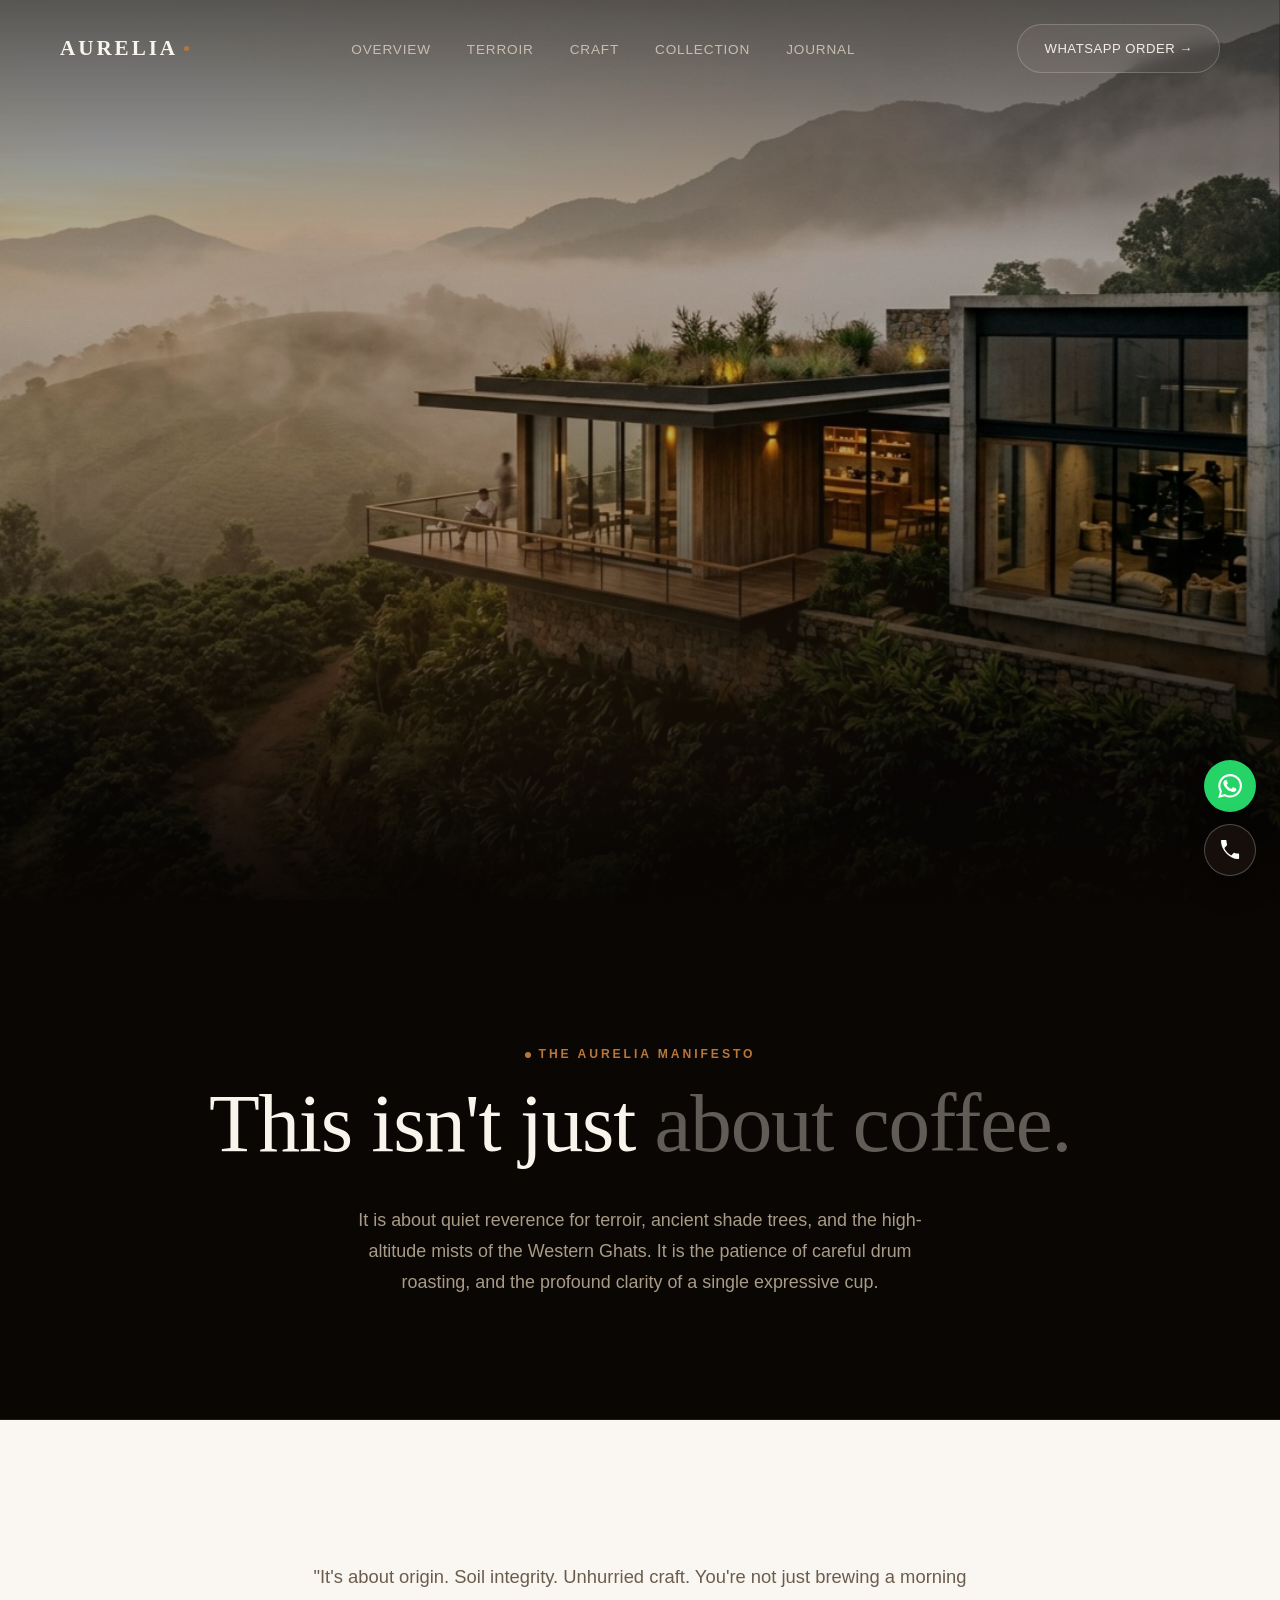
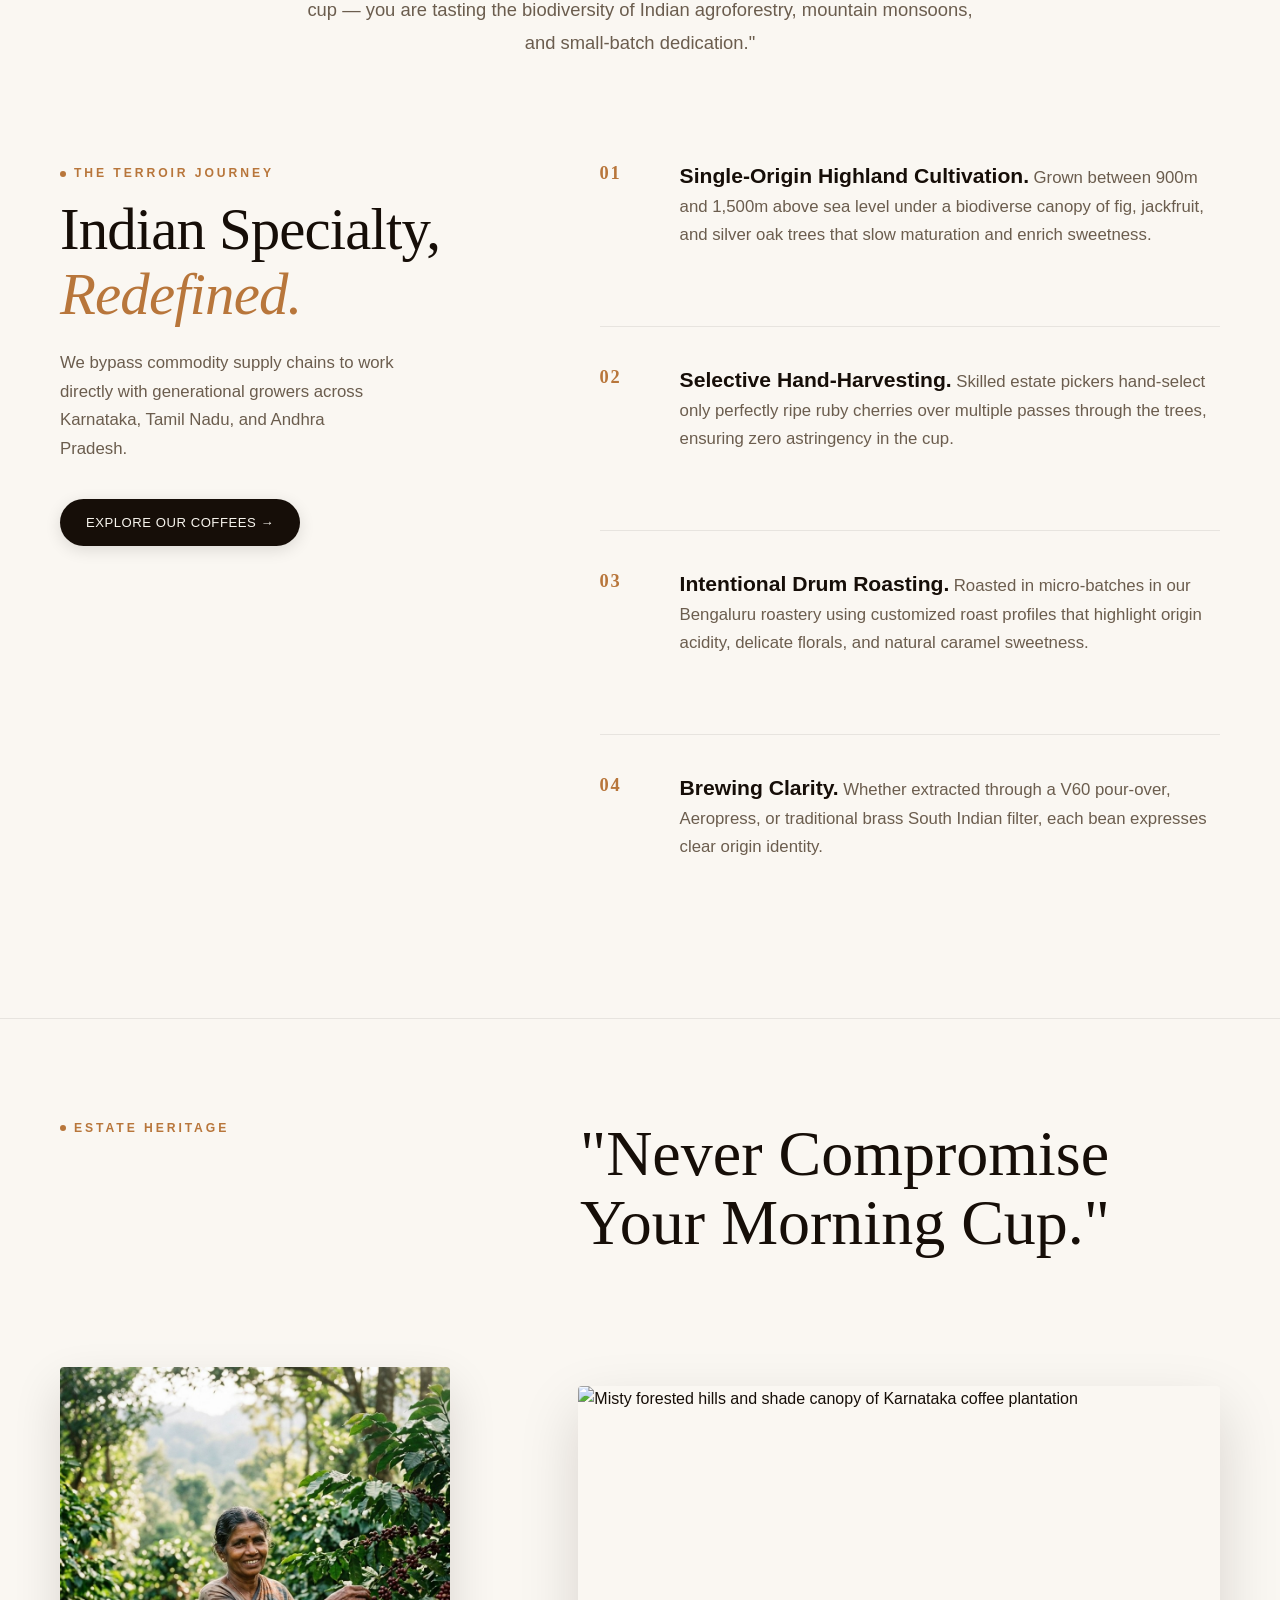
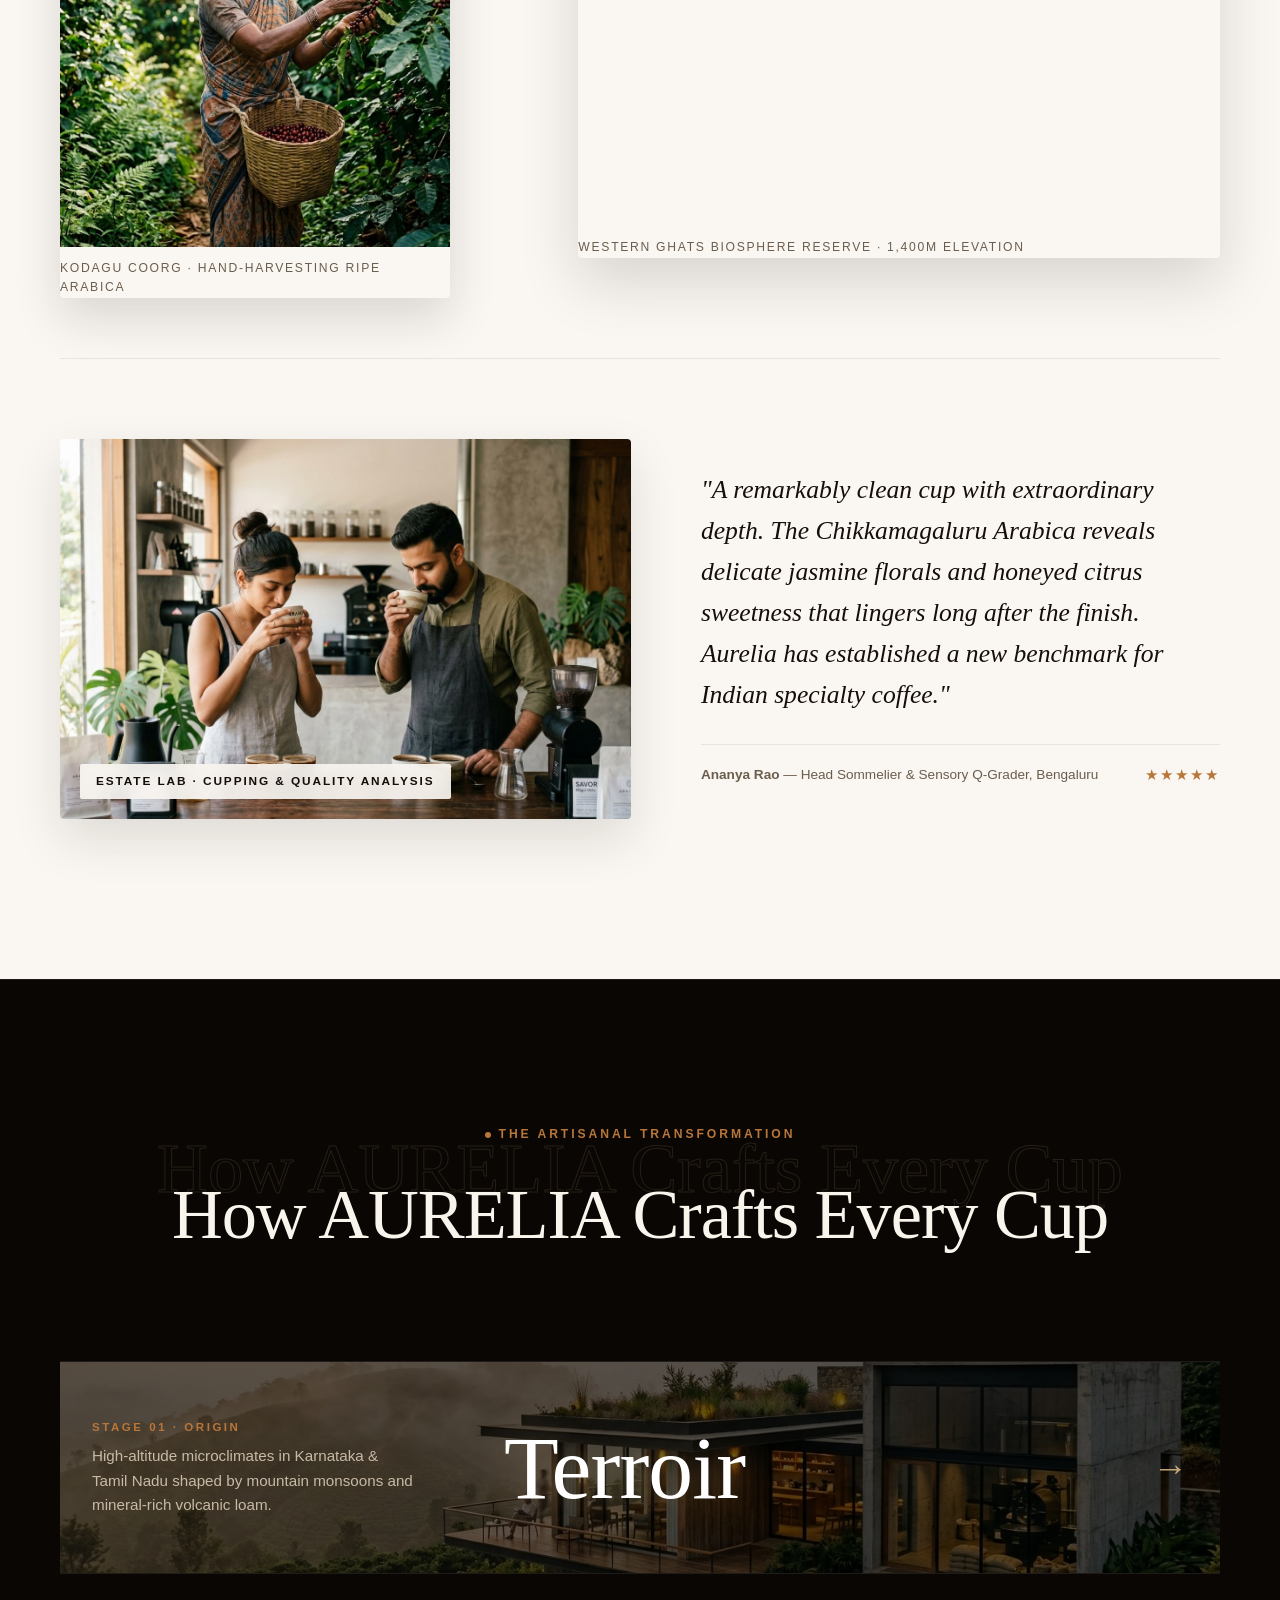
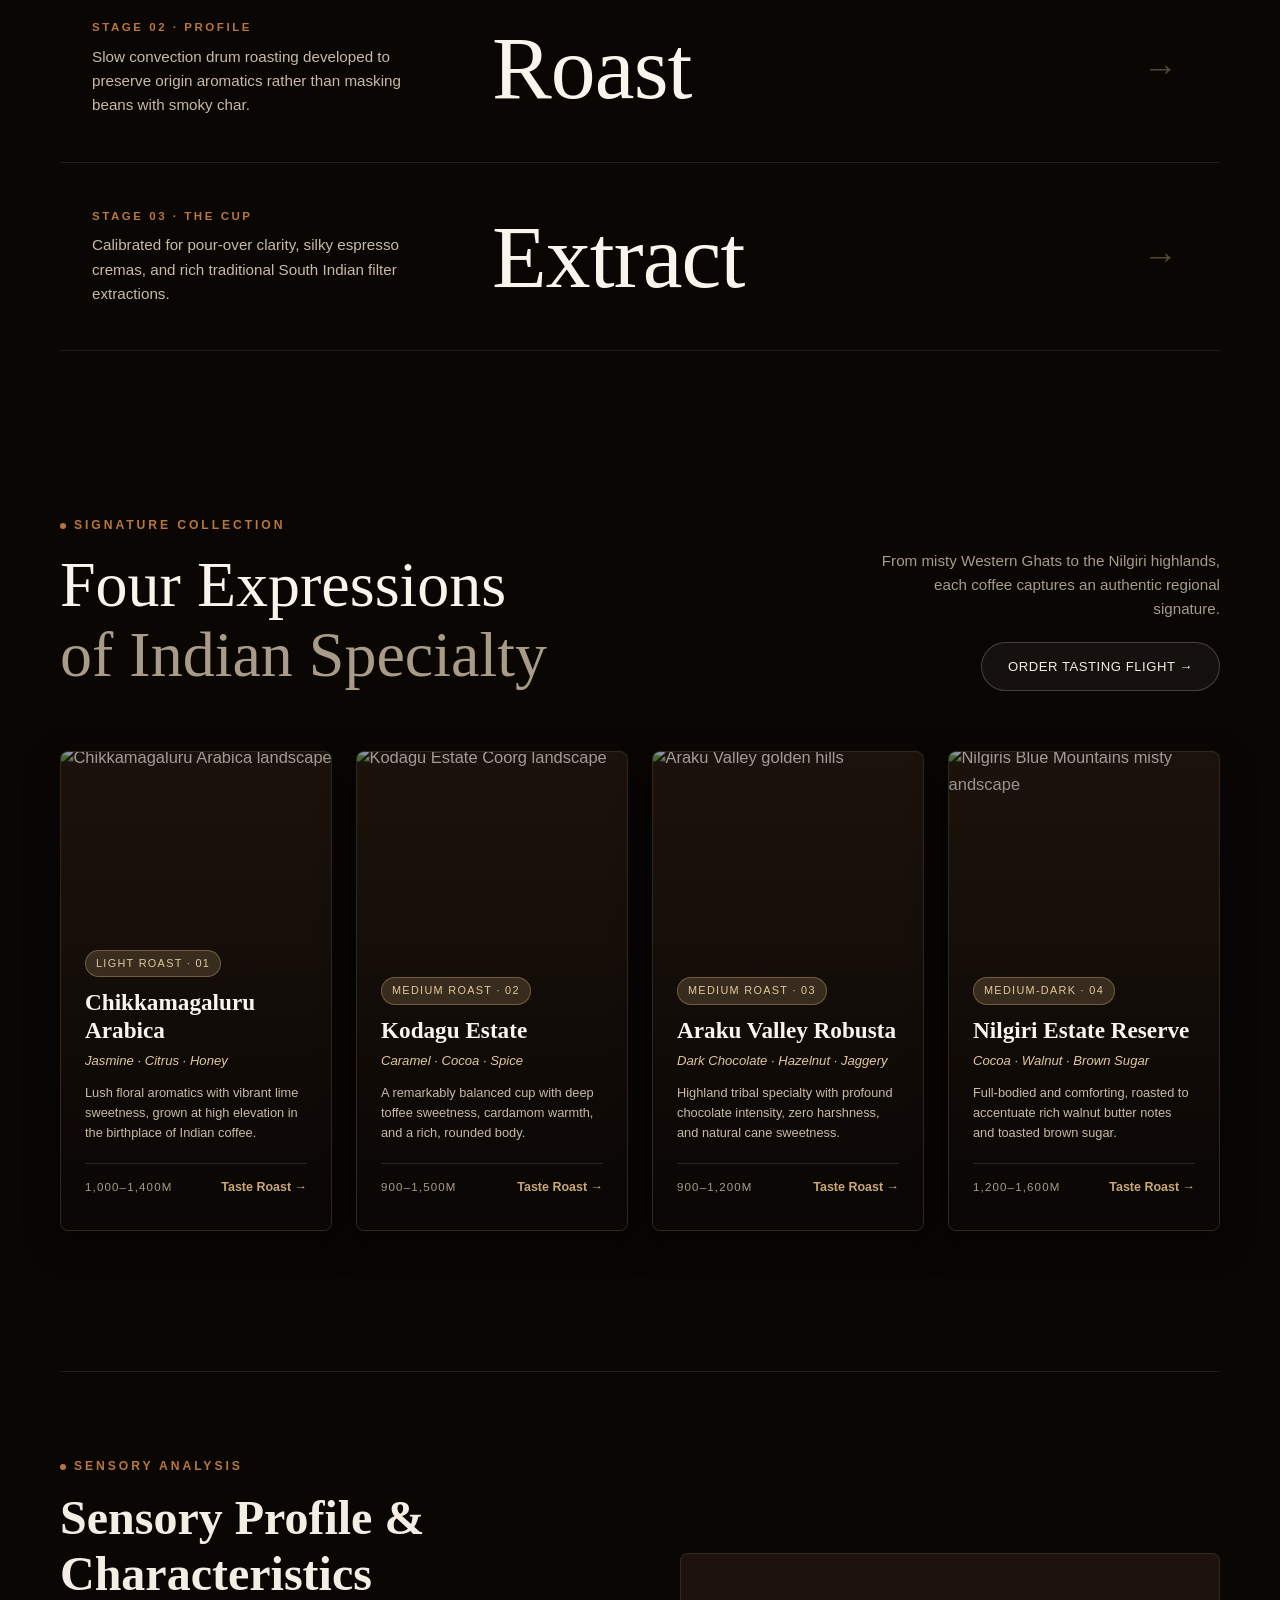
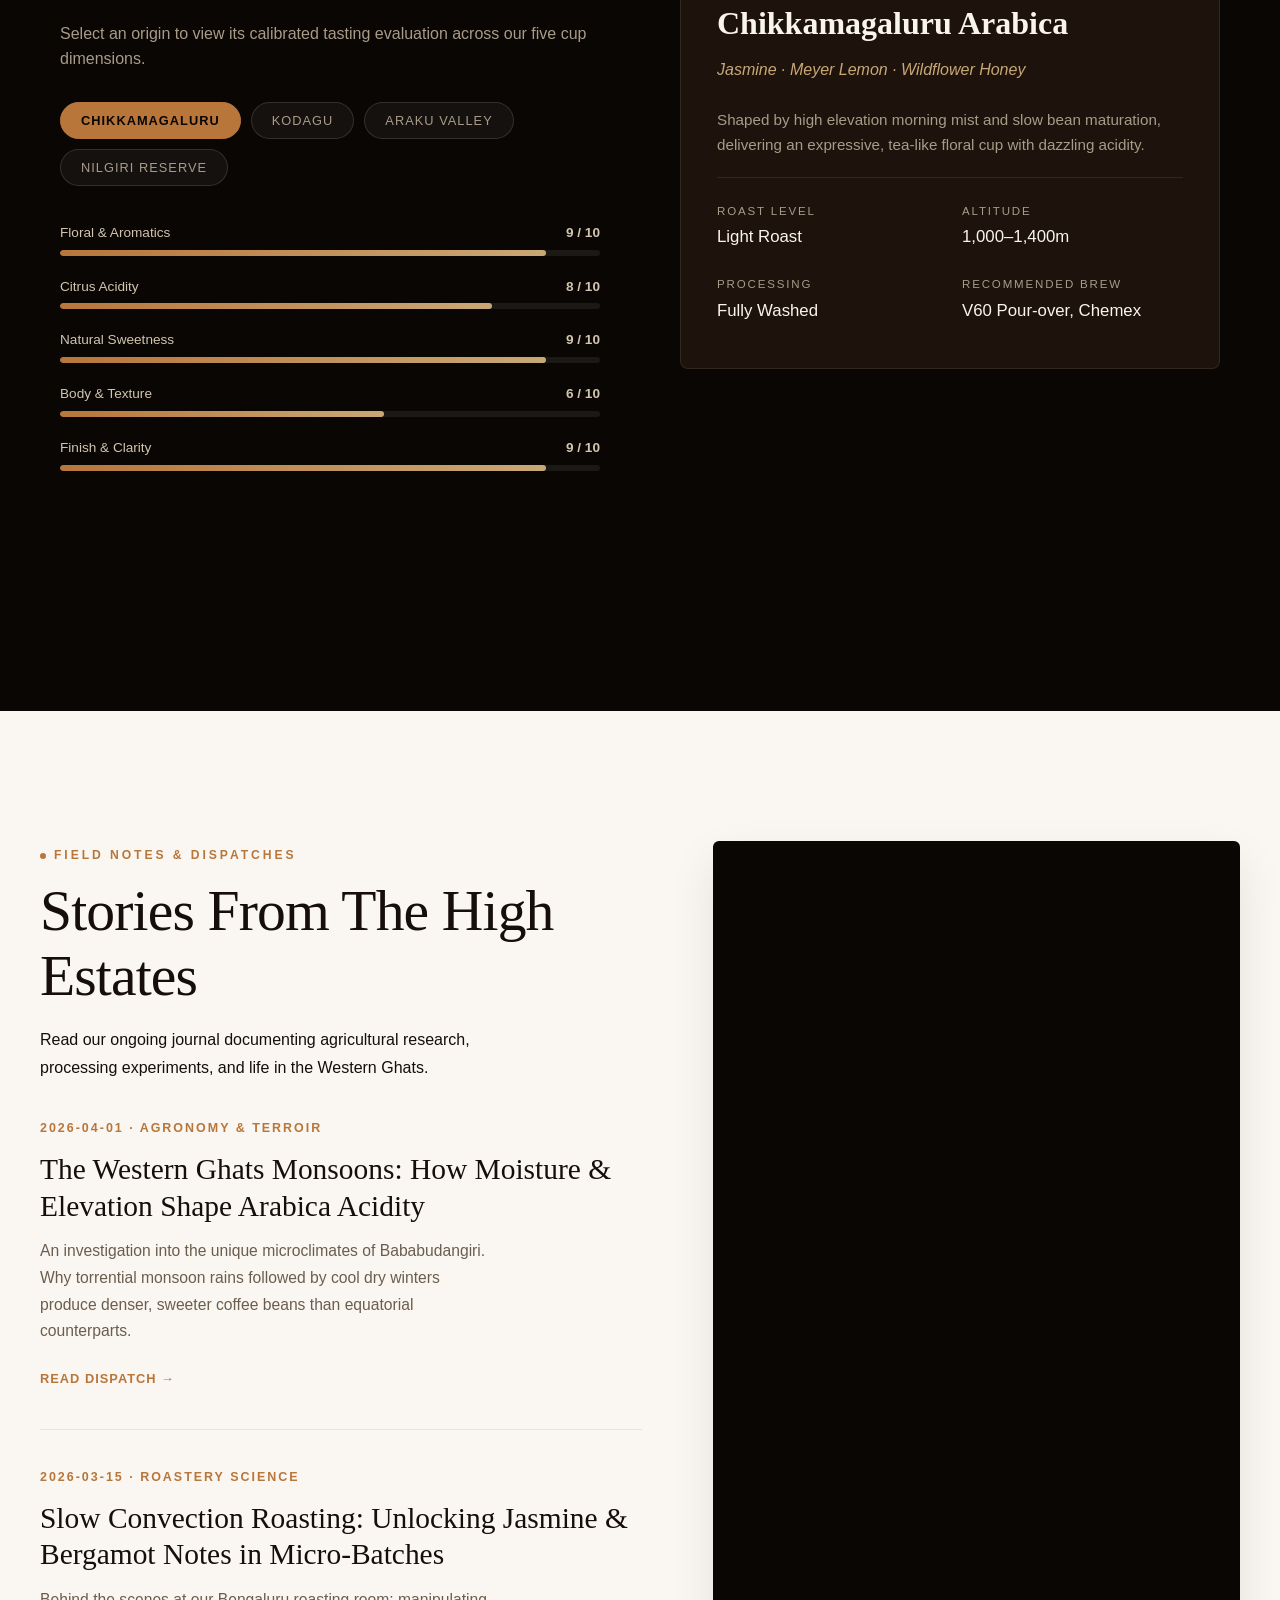
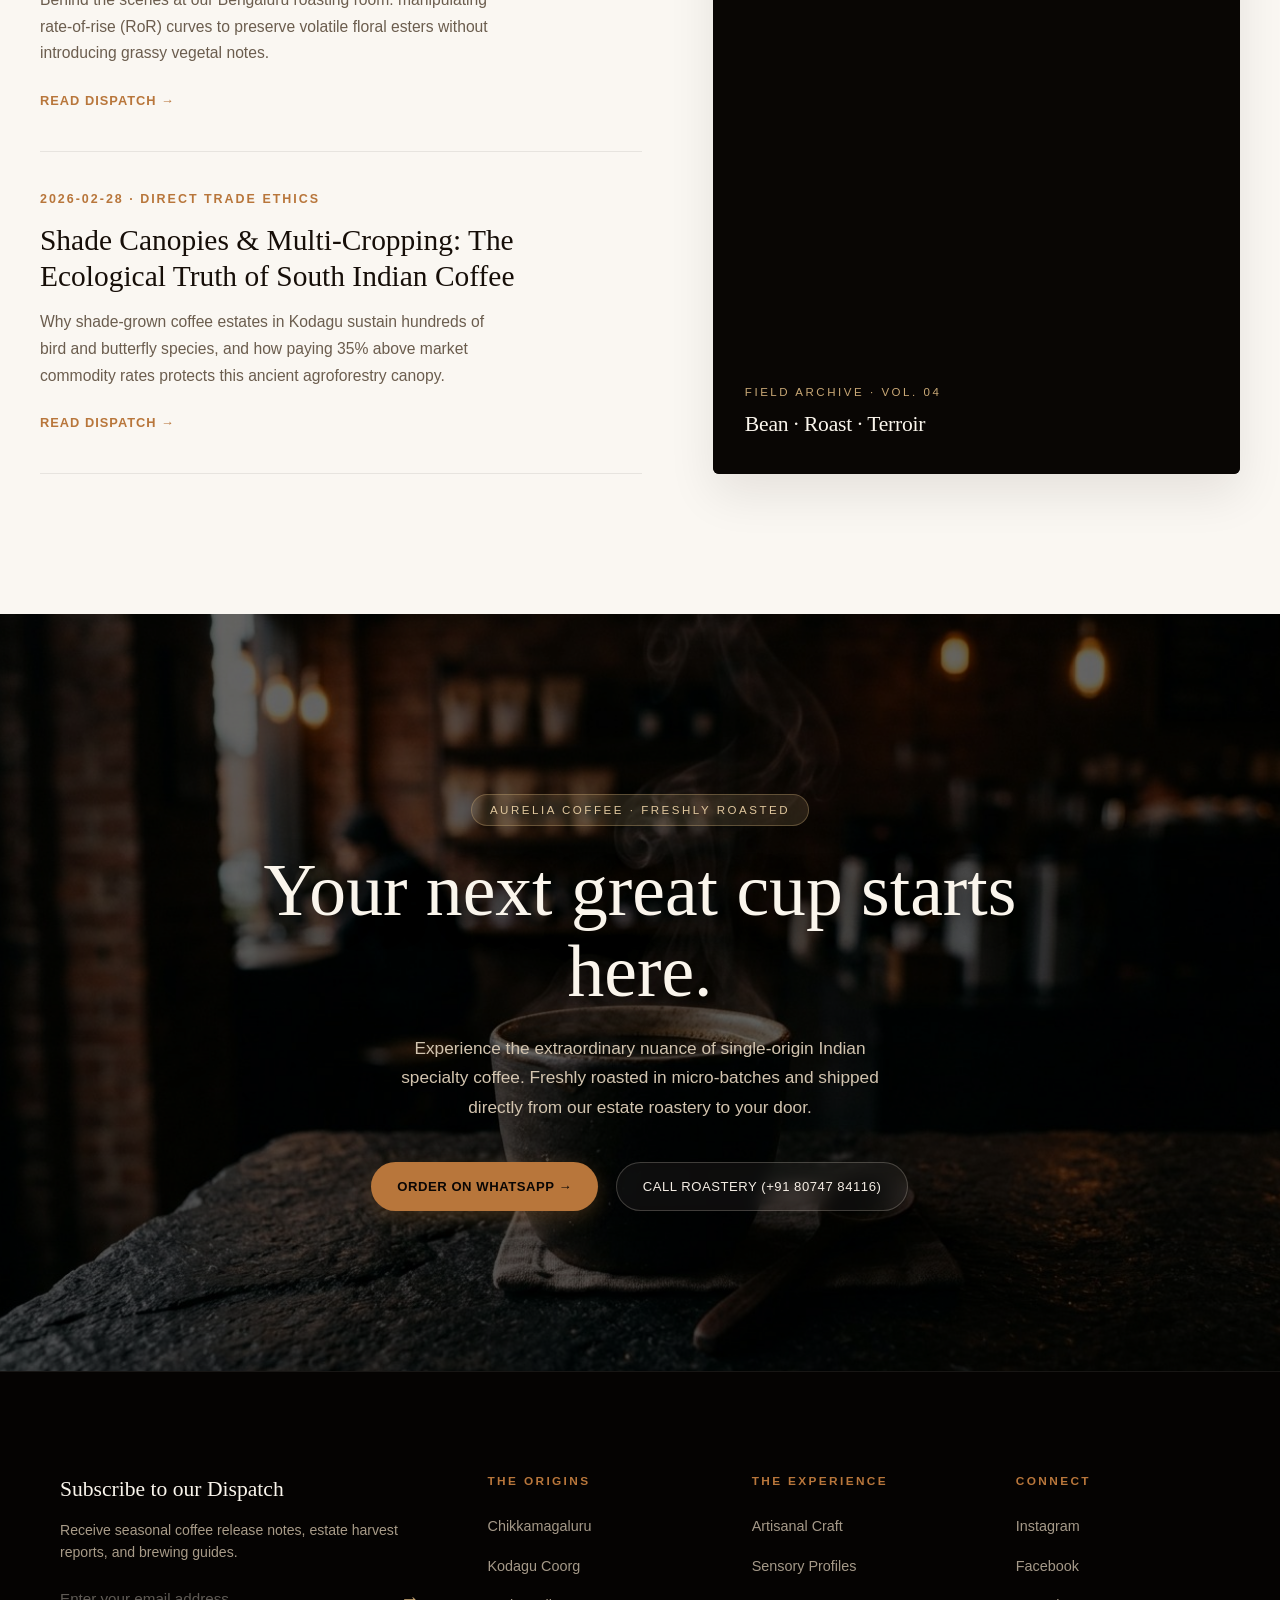
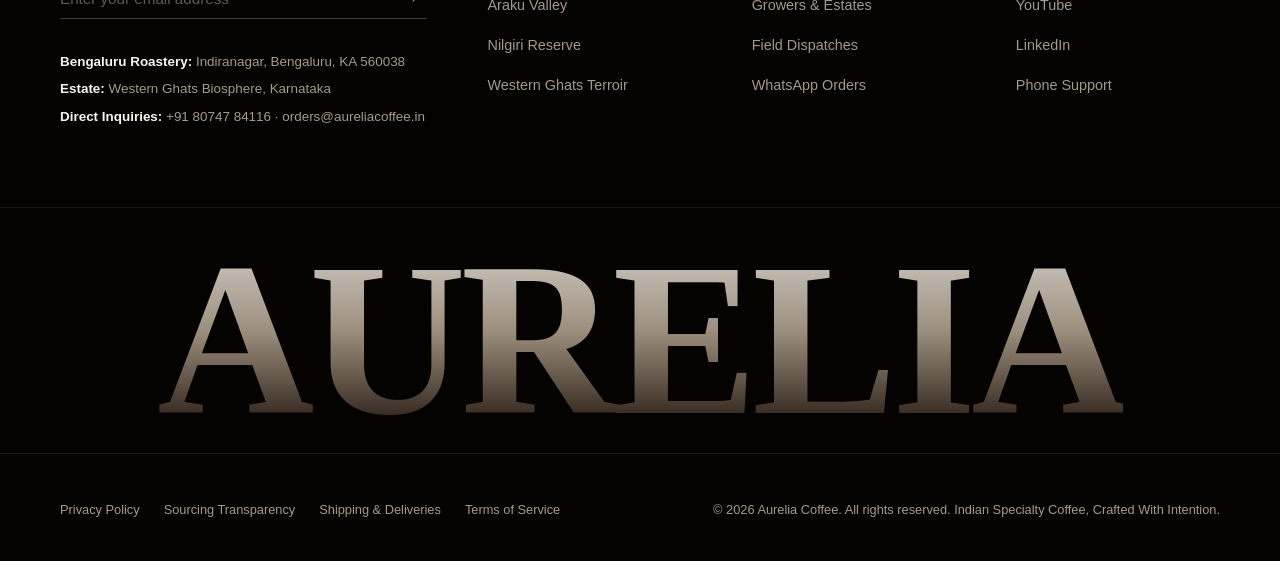
==== commit 4ac8bab3: "Add files via upload" ====
--- a/index.html
+++ b/index.html
@@ -22,7 +22,1875 @@
   <script src="https://cdnjs.cloudflare.com/ajax/libs/gsap/3.12.5/ScrollTrigger.min.js"></script>
 
   <!-- Core Stylesheet -->
-  <link rel="stylesheet" href="style.css">
+  <style>
+/* ==========================================================================
+   DESIGN SYSTEM & TOKENS
+   ========================================================================== */
+:root {
+  /* Dark Chapter Palette */
+  --espresso: #090604;
+  --choc: #120B07;
+  --dark-surface: #18100A;
+  --dark-card: #1D130C;
+  --dark-border: rgba(243, 235, 222, 0.09);
+  --dark-text: #F4EDE4;
+  --dark-muted: #A89B88;
+
+  /* Light Chapter Palette */
+  --cream: #FAF7F2;
+  --light-surface: #F0E9DD;
+  --light-card: #FFFFFF;
+  --light-border: rgba(18, 11, 7, 0.08);
+  --light-text: #160E08;
+  --light-muted: #6B5D4E;
+
+  /* Brand Accents */
+  --tan: #C9A876;
+  --tan-light: #E0C79E;
+  --clay: #B8763B;
+  --clay-hover: #CC8443;
+  --amber: #D9822B;
+
+  /* Motion System */
+  --ease: cubic-bezier(0.16, 1, 0.3, 1);
+  --ease-out: cubic-bezier(0.25, 1, 0.5, 1);
+  --ease-in-out: cubic-bezier(0.65, 0, 0.35, 1);
+
+  /* Typography Scales */
+  --font-display: 'Fraunces', Georgia, serif;
+  --font-sans: 'Inter', -apple-system, BlinkMacSystemFont, sans-serif;
+}
+
+*, *::before, *::after {
+  box-sizing: border-box;
+  margin: 0;
+  padding: 0;
+}
+
+html {
+  font-size: 16px;
+  background: var(--espresso);
+  color: var(--dark-text);
+  font-family: var(--font-sans);
+  -webkit-font-smoothing: antialiased;
+  -moz-osx-font-smoothing: grayscale;
+  overflow-x: hidden;
+  scroll-behavior: auto !important; /* Lenis handles smooth scrolling */
+}
+
+body {
+  overflow-x: hidden;
+  background: var(--espresso);
+  color: var(--dark-text);
+  line-height: 1.6;
+  position: relative;
+}
+
+/* Selection */
+::selection {
+  background: var(--clay);
+  color: #FFF;
+}
+
+a {
+  color: inherit;
+  text-decoration: none;
+}
+
+button {
+  font-family: inherit;
+  cursor: pointer;
+  border: none;
+  background: none;
+  color: inherit;
+}
+
+img, video {
+  display: block;
+  max-width: 100%;
+}
+
+.wrap {
+  max-width: 1240px;
+  margin: 0 auto;
+  padding: 0 40px;
+  position: relative;
+  z-index: 2;
+}
+
+@media (max-width: 768px) {
+  .wrap {
+    padding: 0 24px;
+  }
+}
+
+/* Common Pill Buttons */
+.btn-pill {
+  display: inline-flex;
+  align-items: center;
+  gap: 10px;
+  padding: 13px 26px;
+  border-radius: 9999px;
+  font-size: 0.82rem;
+  font-weight: 500;
+  letter-spacing: 0.04em;
+  text-transform: uppercase;
+  transition: transform 0.35s var(--ease), background 0.35s ease, color 0.35s ease, border-color 0.35s ease, box-shadow 0.35s ease;
+  white-space: nowrap;
+}
+
+.btn-pill-primary {
+  background: var(--clay);
+  color: #0A0604;
+  font-weight: 600;
+  box-shadow: 0 6px 20px rgba(184, 118, 59, 0.28);
+}
+.btn-pill-primary:hover {
+  transform: translateY(-2px);
+  background: var(--clay-hover);
+  box-shadow: 0 10px 28px rgba(184, 118, 59, 0.42);
+  color: #000;
+}
+
+.btn-pill-outline {
+  background: rgba(243, 235, 222, 0.05);
+  color: var(--dark-text);
+  border: 1px solid rgba(243, 235, 222, 0.22);
+  backdrop-filter: blur(8px);
+  -webkit-backdrop-filter: blur(8px);
+}
+.btn-pill-outline:hover {
+  background: rgba(243, 235, 222, 0.12);
+  border-color: var(--tan);
+  transform: translateY(-2px);
+  color: #FFF;
+}
+
+.btn-pill-dark {
+  background: #160E08;
+  color: #F8F5EE;
+  box-shadow: 0 4px 16px rgba(0, 0, 0, 0.12);
+}
+.btn-pill-dark:hover {
+  background: #000;
+  transform: translateY(-2px);
+  box-shadow: 0 8px 24px rgba(0, 0, 0, 0.2);
+}
+
+/* Kicker Tags */
+.kicker {
+  font-size: 0.76rem;
+  letter-spacing: 0.24em;
+  text-transform: uppercase;
+  color: var(--clay);
+  font-weight: 600;
+  margin-bottom: 14px;
+  display: inline-flex;
+  align-items: center;
+  gap: 8px;
+}
+.kicker::before {
+  content: '';
+  display: inline-block;
+  width: 6px;
+  height: 6px;
+  border-radius: 50%;
+  background: currentColor;
+}
+
+/* Section Headers */
+.section-head {
+  margin-bottom: 60px;
+}
+.section-head h2 {
+  font-family: var(--font-display);
+  font-size: clamp(2.2rem, 4.5vw, 3.8rem);
+  line-height: 1.12;
+  font-weight: 500;
+  letter-spacing: -0.015em;
+}
+.section-head p {
+  margin-top: 18px;
+  font-size: clamp(1rem, 1.25vw, 1.15rem);
+  max-width: 54ch;
+  line-height: 1.7;
+}
+
+/* ==========================================================================
+   ENTRANCE SCREEN (1-2s Elegant Wordmark Reveal)
+   ========================================================================== */
+#entranceScreen {
+  position: fixed;
+  inset: 0;
+  z-index: 999999;
+  background: #090604;
+  display: flex;
+  flex-direction: column;
+  align-items: center;
+  justify-content: center;
+  transition: opacity 0.65s var(--ease), visibility 0.65s ease;
+  pointer-events: all;
+}
+#entranceScreen.loaded {
+  opacity: 0;
+  visibility: hidden;
+  pointer-events: none;
+}
+.entrance-content {
+  display: flex;
+  flex-direction: column;
+  align-items: center;
+  text-align: center;
+}
+.entrance-wordmark {
+  font-family: var(--font-display);
+  font-size: clamp(1.8rem, 3.5vw, 2.8rem);
+  font-weight: 600;
+  letter-spacing: 0.28em;
+  color: #FAF5EC;
+  text-indent: 0.28em;
+  opacity: 0;
+  transform: translateY(16px);
+  animation: entranceText 0.8s var(--ease) 0.1s forwards;
+}
+.entrance-line {
+  width: 140px;
+  height: 1px;
+  background: rgba(243, 235, 222, 0.18);
+  margin: 22px 0 16px;
+  position: relative;
+  overflow: hidden;
+}
+.entrance-line::after {
+  content: '';
+  position: absolute;
+  inset: 0;
+  background: var(--tan);
+  transform: scaleX(0);
+  transform-origin: left center;
+  animation: entranceLineWidth 0.9s var(--ease) 0.3s forwards;
+}
+.entrance-tagline {
+  font-size: 0.72rem;
+  letter-spacing: 0.26em;
+  text-transform: uppercase;
+  color: var(--tan-light);
+  opacity: 0;
+  animation: entranceText 0.7s var(--ease) 0.5s forwards;
+}
+@keyframes entranceText {
+  to { opacity: 1; transform: translateY(0); }
+}
+@keyframes entranceLineWidth {
+  to { transform: scaleX(1); }
+}
+
+/* ==========================================================================
+   NAVIGATION BAR
+   ========================================================================== */
+nav.site-nav {
+  position: fixed;
+  top: 0;
+  left: 0;
+  right: 0;
+  z-index: 1000;
+  padding: 24px 0;
+  transition: padding 0.4s var(--ease), background 0.4s ease, border-color 0.4s ease, color 0.4s ease, backdrop-filter 0.4s ease;
+  border-bottom: 1px solid transparent;
+}
+nav.site-nav.scrolled {
+  padding: 16px 0;
+  background: rgba(9, 6, 4, 0.88);
+  backdrop-filter: blur(16px);
+  -webkit-backdrop-filter: blur(16px);
+  border-bottom-color: rgba(243, 235, 222, 0.08);
+}
+
+/* Light Theme State for Navbar when scrolling over Light Chapters */
+nav.site-nav.light-nav {
+  background: rgba(250, 247, 242, 0.92);
+  border-bottom-color: rgba(18, 11, 7, 0.08);
+  color: var(--light-text);
+  backdrop-filter: blur(16px);
+  -webkit-backdrop-filter: blur(16px);
+}
+nav.site-nav.light-nav .nav-logo {
+  color: var(--light-text);
+}
+nav.site-nav.light-nav .nav-links a {
+  color: var(--light-text);
+  opacity: 0.85;
+}
+nav.site-nav.light-nav .nav-links a:hover {
+  color: var(--clay);
+  opacity: 1;
+}
+nav.site-nav.light-nav .btn-pill-outline {
+  border-color: rgba(22, 14, 8, 0.28);
+  color: var(--light-text);
+  background: rgba(22, 14, 8, 0.04);
+}
+nav.site-nav.light-nav .btn-pill-outline:hover {
+  background: var(--light-text);
+  color: #FFF;
+  border-color: var(--light-text);
+}
+nav.site-nav.light-nav .burger span {
+  background: var(--light-text);
+}
+
+.nav-inner {
+  display: flex;
+  align-items: center;
+  justify-content: space-between;
+  max-width: 1240px;
+  margin: 0 auto;
+  padding: 0 40px;
+}
+@media (max-width: 768px) {
+  .nav-inner {
+    padding: 0 24px;
+  }
+}
+
+.nav-logo {
+  font-family: var(--font-display);
+  font-size: 1.32rem;
+  font-weight: 600;
+  letter-spacing: 0.14em;
+  color: #FAF5EC;
+  display: inline-flex;
+  align-items: center;
+  gap: 6px;
+  transition: color 0.3s ease;
+}
+.nav-logo .dot {
+  width: 5px;
+  height: 5px;
+  border-radius: 50%;
+  background: var(--clay);
+  display: inline-block;
+}
+
+.nav-links {
+  display: flex;
+  align-items: center;
+  gap: 36px;
+  list-style: none;
+}
+.nav-links a {
+  font-size: 0.85rem;
+  letter-spacing: 0.06em;
+  color: #E2D7C7;
+  text-transform: uppercase;
+  opacity: 0.78;
+  transition: opacity 0.25s ease, color 0.25s ease;
+  position: relative;
+}
+.nav-links a::after {
+  content: '';
+  position: absolute;
+  left: 0;
+  bottom: -4px;
+  width: 0;
+  height: 1px;
+  background: var(--tan);
+  transition: width 0.3s var(--ease);
+}
+.nav-links a:hover {
+  opacity: 1;
+  color: #FFF;
+}
+.nav-links a:hover::after {
+  width: 100%;
+}
+
+.nav-actions {
+  display: flex;
+  align-items: center;
+  gap: 16px;
+}
+
+.burger {
+  display: none;
+  flex-direction: column;
+  gap: 5px;
+  width: 28px;
+  padding: 4px;
+}
+.burger span {
+  height: 2px;
+  width: 100%;
+  background: #FAF5EC;
+  transition: transform 0.3s ease, opacity 0.3s ease, background 0.3s ease;
+}
+
+/* Mobile Menu Drawer */
+.mobile-menu {
+  position: fixed;
+  inset: 0;
+  z-index: 999;
+  background: #090604;
+  display: flex;
+  flex-direction: column;
+  justify-content: center;
+  align-items: center;
+  gap: 32px;
+  transform: translateY(-100%);
+  transition: transform 0.5s var(--ease);
+}
+.mobile-menu.open {
+  transform: translateY(0);
+}
+.mobile-menu a {
+  font-family: var(--font-display);
+  font-size: 2rem;
+  color: #FAF5EC;
+  letter-spacing: 0.04em;
+}
+
+@media (max-width: 900px) {
+  .nav-links, .nav-actions .btn-pill {
+    display: none;
+  }
+  .burger {
+    display: flex;
+  }
+}
+
+/* ==========================================================================
+   SECTION 1: FULL-SCREEN CINEMATIC HERO
+   100vw × 100vh video/image background with text overlay
+   ========================================================================== */
+.hero-fullscreen {
+  position: relative;
+  width: 100vw;
+  height: 100vh;
+  height: 100svh;
+  overflow: hidden;
+  display: flex;
+  align-items: flex-end;
+  justify-content: flex-start;
+  background: #090604;
+}
+
+/* Full-bleed background media layer */
+.hero-bg-video {
+  position: absolute;
+  inset: 0;
+  width: 100%;
+  height: 100%;
+  object-fit: cover;
+  will-change: transform;
+  filter: saturate(0.88) contrast(1.06) brightness(0.75);
+}
+.hero-bg-img {
+  position: absolute;
+  inset: 0;
+  width: 100%;
+  height: 100%;
+  object-fit: cover;
+  object-position: center 60%;
+  will-change: transform;
+  filter: saturate(0.88) contrast(1.08) brightness(0.72);
+}
+
+/* Cinematic gradient overlay: top vignette + dramatic bottom dark band */
+.hero-grade {
+  position: absolute;
+  inset: 0;
+  z-index: 2;
+  background:
+    linear-gradient(180deg,
+      rgba(9,6,4,0.55) 0%,
+      rgba(9,6,4,0.0) 28%,
+      rgba(9,6,4,0.0) 52%,
+      rgba(9,6,4,0.68) 78%,
+      rgba(9,6,4,0.95) 100%
+    );
+  pointer-events: none;
+}
+/* Subtle warm-amber chromatic haze across mid-frame */
+.hero-grade::before {
+  content: '';
+  position: absolute;
+  inset: 0;
+  background: radial-gradient(ellipse 70% 55% at 38% 62%, rgba(180,108,40,0.18) 0%, transparent 65%);
+  pointer-events: none;
+}
+
+/* Text overlay — sits bottom-left, editorial layout */
+.hero-content {
+  position: relative;
+  z-index: 10;
+  width: 100%;
+  padding: 0 72px 80px;
+  will-change: transform, opacity;
+}
+@media (max-width: 768px) {
+  .hero-content {
+    padding: 0 28px 56px;
+  }
+}
+
+/* Geographic kicker pill */
+.hero-kicker-pill {
+  display: inline-flex;
+  align-items: center;
+  gap: 8px;
+  padding: 6px 14px;
+  border-radius: 9999px;
+  background: rgba(201, 168, 118, 0.12);
+  border: 1px solid rgba(201, 168, 118, 0.36);
+  color: var(--tan-light);
+  font-size: 0.7rem;
+  letter-spacing: 0.2em;
+  text-transform: uppercase;
+  margin-bottom: 22px;
+  backdrop-filter: blur(8px);
+  -webkit-backdrop-filter: blur(8px);
+  opacity: 0; /* animated in via GSAP */
+}
+
+/* Main headline — editorial large-format serif */
+.hero-fullscreen h1 {
+  font-family: var(--font-display);
+  font-size: clamp(3rem, 8vw, 7.5rem);
+  font-weight: 500;
+  line-height: 0.96;
+  letter-spacing: -0.025em;
+  color: #FAF5EC;
+  max-width: 11ch;
+  margin-bottom: 22px;
+  opacity: 0; /* animated in */
+  text-shadow: 0 8px 48px rgba(0,0,0,0.6);
+}
+@media (max-width: 768px) {
+  .hero-fullscreen h1 {
+    font-size: clamp(2.8rem, 13vw, 5rem);
+    max-width: 100%;
+  }
+}
+
+/* Sub-descriptor line */
+.hero-sub {
+  font-size: clamp(0.9rem, 1.1vw, 1.08rem);
+  max-width: 46ch;
+  color: rgba(220, 208, 190, 0.82);
+  line-height: 1.65;
+  font-weight: 300;
+  margin-bottom: 34px;
+  opacity: 0; /* animated in */
+}
+
+/* Hero action buttons */
+.hero-actions {
+  display: flex;
+  align-items: center;
+  gap: 14px;
+  flex-wrap: wrap;
+  opacity: 0; /* animated in */
+}
+
+/* Bottom-right metadata strip */
+.hero-meta-strip {
+  position: absolute;
+  right: 72px;
+  bottom: 80px;
+  z-index: 10;
+  text-align: right;
+  opacity: 0; /* animated in */
+}
+@media (max-width: 768px) {
+  .hero-meta-strip {
+    display: none;
+  }
+}
+.hero-meta-strip .meta-year {
+  font-size: 0.68rem;
+  letter-spacing: 0.28em;
+  text-transform: uppercase;
+  color: rgba(201, 168, 118, 0.65);
+  margin-bottom: 4px;
+}
+.hero-meta-strip .meta-tagline {
+  font-family: var(--font-display);
+  font-style: italic;
+  font-size: 0.95rem;
+  color: rgba(243, 235, 222, 0.55);
+  letter-spacing: 0.03em;
+}
+
+/* Scroll indicator */
+.hero-scroll-cue {
+  position: absolute;
+  bottom: 28px;
+  left: 50%;
+  transform: translateX(-50%);
+  z-index: 10;
+  display: flex;
+  flex-direction: column;
+  align-items: center;
+  gap: 6px;
+  font-size: 0.65rem;
+  letter-spacing: 0.28em;
+  text-transform: uppercase;
+  color: rgba(201, 168, 118, 0.6);
+  pointer-events: none;
+  opacity: 0; /* animated in */
+}
+.hero-scroll-cue .cue-line {
+  width: 1px;
+  height: 28px;
+  background: linear-gradient(180deg, var(--tan), transparent);
+  animation: cueLineAnim 2.2s infinite ease-in-out;
+}
+@keyframes cueLineAnim {
+  0%, 100% { transform: scaleY(0.3) translateY(0); opacity: 0.3; transform-origin: top; }
+  50% { transform: scaleY(1) translateY(0); opacity: 1; transform-origin: top; }
+}
+
+/* ==========================================================================
+   SECTION 2: EDITORIAL MANIFESTO STATEMENT
+   (STUDIED FROM REFERENCE VIDEO FRAME 03.6s "This isn't just about real estate")
+   ========================================================================== */
+.manifesto-section {
+  background: #090604;
+  padding: 140px 0 120px;
+  position: relative;
+  z-index: 30;
+  border-bottom: 1px solid var(--dark-border);
+}
+.statement-center {
+  text-align: center;
+  max-width: 980px;
+  margin: 0 auto;
+}
+.statement-heading {
+  font-family: var(--font-display);
+  font-size: clamp(2.6rem, 6.5vw, 5.6rem);
+  line-height: 1.08;
+  font-weight: 500;
+  letter-spacing: -0.015em;
+  color: #FAF5EC;
+}
+.statement-heading .muted-words {
+  color: rgba(243, 235, 222, 0.38);
+  font-weight: 400;
+  transition: color 0.4s ease;
+}
+.statement-sub {
+  margin: 36px auto 0;
+  max-width: 58ch;
+  font-size: clamp(1.05rem, 1.4vw, 1.28rem);
+  line-height: 1.75;
+  color: var(--dark-muted);
+  font-weight: 300;
+}
+
+/* ==========================================================================
+   LIGHT CHAPTER 1: SOURCING STEPS & PHILOSOPHY
+   (STUDIED FROM REFERENCE VIDEO FRAME 04.4s "Real Estate, Rewired / Steps 01 02 03")
+   ========================================================================== */
+.light-chapter {
+  background: var(--cream);
+  color: var(--light-text);
+  transition: background 0.6s ease, color 0.6s ease;
+  position: relative;
+  z-index: 35;
+}
+
+.sourcing-steps-section {
+  padding: 140px 0 120px;
+}
+
+.sourcing-intro-text {
+  text-align: center;
+  max-width: 680px;
+  margin: 0 auto 100px;
+  font-size: 1.15rem;
+  line-height: 1.8;
+  color: var(--light-muted);
+}
+
+.asymmetric-steps-grid {
+  display: grid;
+  grid-template-columns: 1fr 1.35fr;
+  gap: 80px;
+  align-items: start;
+}
+
+.sticky-col-left {
+  position: sticky;
+  top: 140px;
+}
+.sticky-col-left h2 {
+  font-family: var(--font-display);
+  font-size: clamp(2.4rem, 4.6vw, 4rem);
+  line-height: 1.1;
+  font-weight: 500;
+  letter-spacing: -0.015em;
+  color: var(--light-text);
+}
+.sticky-col-left h2 .accent-word {
+  color: var(--clay);
+  font-style: italic;
+}
+.sticky-col-left p {
+  margin: 22px 0 36px;
+  color: var(--light-muted);
+  font-size: 1.05rem;
+  line-height: 1.7;
+  max-width: 36ch;
+}
+
+.steps-list {
+  display: flex;
+  flex-direction: column;
+  gap: 40px;
+}
+.step-item {
+  padding: 36px 0;
+  border-top: 1px solid var(--light-border);
+  display: grid;
+  grid-template-columns: 60px 1fr;
+  gap: 20px;
+  transition: transform 0.3s ease;
+}
+.step-item:first-child {
+  border-top: none;
+  padding-top: 0;
+}
+.step-num {
+  font-family: var(--font-display);
+  font-size: 1.15rem;
+  color: var(--clay);
+  font-weight: 600;
+  letter-spacing: 0.1em;
+}
+.step-body h3 {
+  font-size: 1.32rem;
+  font-weight: 600;
+  margin-bottom: 12px;
+  color: var(--light-text);
+  display: inline;
+}
+.step-body p {
+  display: inline;
+  font-size: 1.05rem;
+  color: var(--light-muted);
+  line-height: 1.7;
+}
+
+@media (max-width: 900px) {
+  .asymmetric-steps-grid {
+    grid-template-columns: 1fr;
+    gap: 50px;
+  }
+  .sticky-col-left {
+    position: static;
+  }
+}
+
+/* ==========================================================================
+   LIGHT CHAPTER 2: EDITORIAL MAGAZINE SPREAD
+   (STUDIED FROM REFERENCE VIDEO FRAME 05.2s & 06.4s)
+   ========================================================================== */
+.editorial-spread-section {
+  padding: 100px 0 160px;
+  background: var(--cream);
+  border-top: 1px solid var(--light-border);
+}
+
+.magazine-header {
+  display: flex;
+  justify-content: space-between;
+  align-items: flex-start;
+  margin-bottom: 70px;
+  gap: 40px;
+}
+.magazine-header h2 {
+  font-family: var(--font-display);
+  font-size: clamp(2.4rem, 5vw, 4.2rem);
+  line-height: 1.08;
+  max-width: 20ch;
+  color: var(--light-text);
+  font-weight: 500;
+}
+
+/* Asymmetric Photo Composition (Right: Large Aerial, Left: Offset Tall Portrait) */
+.magazine-photos-layout {
+  display: grid;
+  grid-template-columns: 1fr 1.4fr;
+  gap: 60px;
+  align-items: end;
+  margin-bottom: 100px;
+}
+.photo-portrait-offset {
+  width: 85%;
+  border-radius: 4px;
+  overflow: hidden;
+  box-shadow: 0 20px 48px rgba(22, 14, 8, 0.14);
+  transform: translateY(40px);
+}
+.photo-portrait-offset img {
+  width: 100%;
+  height: 480px;
+  object-fit: cover;
+  transition: transform 0.8s var(--ease);
+}
+.photo-portrait-offset:hover img {
+  transform: scale(1.04);
+}
+.photo-caption {
+  margin-top: 12px;
+  font-size: 0.76rem;
+  letter-spacing: 0.14em;
+  text-transform: uppercase;
+  color: var(--light-muted);
+}
+
+.photo-aerial-main {
+  border-radius: 4px;
+  overflow: hidden;
+  box-shadow: 0 24px 60px rgba(22, 14, 8, 0.15);
+}
+.photo-aerial-main img {
+  width: 100%;
+  height: 440px;
+  object-fit: cover;
+  transition: transform 0.8s var(--ease);
+}
+.photo-aerial-main:hover img {
+  transform: scale(1.03);
+}
+
+/* Dual Artisans + Editorial Testimonial Spread (Reference Frame 06.4s) */
+.artisans-quote-spread {
+  display: grid;
+  grid-template-columns: 1.1fr 1fr;
+  gap: 70px;
+  align-items: center;
+  padding-top: 80px;
+  border-top: 1px solid var(--light-border);
+}
+.artisans-img-card {
+  border-radius: 4px;
+  overflow: hidden;
+  box-shadow: 0 20px 50px rgba(22, 14, 8, 0.12);
+  position: relative;
+}
+.artisans-img-card img {
+  width: 100%;
+  height: 380px;
+  object-fit: cover;
+}
+.artisans-badge {
+  position: absolute;
+  left: 20px;
+  bottom: 20px;
+  background: rgba(250, 247, 242, 0.92);
+  backdrop-filter: blur(8px);
+  padding: 8px 16px;
+  border-radius: 2px;
+  font-size: 0.74rem;
+  letter-spacing: 0.16em;
+  text-transform: uppercase;
+  color: var(--light-text);
+  font-weight: 600;
+}
+
+.editorial-quote-block {
+  padding: 20px 0;
+}
+.editorial-quote-text {
+  font-family: var(--font-display);
+  font-style: italic;
+  font-size: clamp(1.28rem, 2vw, 1.7rem);
+  line-height: 1.6;
+  color: var(--light-text);
+  margin-bottom: 28px;
+}
+.quote-author-row {
+  display: flex;
+  align-items: center;
+  justify-content: space-between;
+  border-top: 1px solid var(--light-border);
+  padding-top: 18px;
+  font-size: 0.85rem;
+  color: var(--light-muted);
+}
+.stars {
+  color: var(--clay);
+  letter-spacing: 2px;
+  font-size: 0.95rem;
+}
+
+@media (max-width: 900px) {
+  .magazine-photos-layout, .artisans-quote-spread {
+    grid-template-columns: 1fr;
+    gap: 40px;
+  }
+  .photo-portrait-offset {
+    width: 100%;
+    transform: none;
+  }
+  .photo-portrait-offset img, .photo-aerial-main img, .artisans-img-card img {
+    height: 320px;
+  }
+}
+
+/* ==========================================================================
+   SECTION 5: DARK CHAPTER — THE CRAFT EXPERIENCE & INTERACTIVE ROWS
+   (STUDIED FROM REFERENCE VIDEO FRAME 06.8s - 08.0s "BUY / SELL / RENT")
+   ========================================================================== */
+.dark-chapter {
+  background: #090604;
+  color: var(--dark-text);
+  position: relative;
+  z-index: 40;
+  padding: 140px 0 100px;
+  border-top: 1px solid var(--dark-border);
+  transition: background 0.6s ease;
+}
+
+/* Chromatic / Ghost Headline Echo (Matching Reference Video Frame 06.8s & 08.0s) */
+.ghost-header-wrap {
+  text-align: center;
+  position: relative;
+  margin-bottom: 90px;
+}
+.ghost-echo {
+  position: absolute;
+  top: -8px;
+  left: 50%;
+  transform: translateX(-50%);
+  font-family: var(--font-display);
+  font-size: clamp(2.4rem, 5.5vw, 4.8rem);
+  font-weight: 500;
+  color: transparent;
+  -webkit-text-stroke: 1px rgba(201, 168, 118, 0.22);
+  text-stroke: 1px rgba(201, 168, 118, 0.22);
+  pointer-events: none;
+  white-space: nowrap;
+  user-select: none;
+  opacity: 0.7;
+}
+.ghost-main {
+  position: relative;
+  font-family: var(--font-display);
+  font-size: clamp(2.4rem, 5.5vw, 4.8rem);
+  font-weight: 500;
+  color: #FAF5EC;
+  letter-spacing: -0.015em;
+}
+
+/* 3 Massive Horizontal Interactive Rows (Terroir / Roast / Extract) */
+.craft-interactive-table {
+  border-top: 1px solid var(--dark-border);
+  margin-bottom: 120px;
+}
+.craft-row {
+  position: relative;
+  border-bottom: 1px solid var(--dark-border);
+  padding: 44px 32px;
+  display: grid;
+  grid-template-columns: 360px 1fr auto;
+  align-items: center;
+  gap: 40px;
+  cursor: pointer;
+  overflow: hidden;
+  transition: padding 0.4s var(--ease), background 0.4s ease;
+}
+.craft-row-bg {
+  position: absolute;
+  inset: 0;
+  z-index: 1;
+  opacity: 0;
+  pointer-events: none;
+  transition: opacity 0.5s ease, transform 0.8s var(--ease);
+  background-size: cover;
+  background-position: center;
+  filter: brightness(0.38) saturate(1.1);
+  transform: scale(1.05);
+}
+.craft-row:hover .craft-row-bg,
+.craft-row.active .craft-row-bg {
+  opacity: 1;
+  transform: scale(1);
+}
+.craft-row:hover,
+.craft-row.active {
+  padding-top: 56px;
+  padding-bottom: 56px;
+}
+
+.craft-row-meta {
+  position: relative;
+  z-index: 2;
+}
+.craft-badge-tag {
+  font-size: 0.72rem;
+  letter-spacing: 0.22em;
+  text-transform: uppercase;
+  color: var(--clay);
+  font-weight: 600;
+  margin-bottom: 8px;
+}
+.craft-row-desc {
+  font-size: 0.95rem;
+  color: #C8BAA6;
+  line-height: 1.6;
+  max-width: 38ch;
+}
+
+.craft-row-title-wrap {
+  position: relative;
+  z-index: 2;
+}
+.craft-giant-title {
+  font-family: var(--font-display);
+  font-size: clamp(3rem, 7vw, 6.2rem);
+  line-height: 1;
+  color: #FAF5EC;
+  letter-spacing: -0.01em;
+  font-weight: 500;
+  transition: transform 0.4s var(--ease), color 0.3s ease;
+  display: inline-block;
+}
+.craft-row:hover .craft-giant-title,
+.craft-row.active .craft-giant-title {
+  transform: translateX(12px);
+  color: #FFF;
+  text-shadow: 0 0 35px rgba(201, 168, 118, 0.45);
+}
+
+.craft-row-arrow {
+  position: relative;
+  z-index: 2;
+  font-size: 2.2rem;
+  color: var(--tan);
+  transform: translateX(-10px);
+  opacity: 0.4;
+  transition: transform 0.4s var(--ease), opacity 0.4s ease;
+}
+.craft-row:hover .craft-row-arrow,
+.craft-row.active .craft-row-arrow {
+  transform: translateX(0);
+  opacity: 1;
+}
+
+@media (max-width: 900px) {
+  .craft-row {
+    grid-template-columns: 1fr;
+    gap: 16px;
+    padding: 32px 16px;
+  }
+  .craft-row-arrow {
+    display: none;
+  }
+}
+
+/* ==========================================================================
+   SECTION 6: SIGNATURE COLLECTION SHOWCASE CARDS
+   (STUDIED FROM REFERENCE VIDEO FRAME 08.4s "SUPPORT BEYOND BUYING & SELLING")
+   ========================================================================== */
+.collection-showcase-section {
+  padding: 40px 0 140px;
+  position: relative;
+}
+
+.collection-header-row {
+  display: flex;
+  justify-content: space-between;
+  align-items: flex-end;
+  gap: 40px;
+  margin-bottom: 60px;
+}
+.collection-header-row h2 {
+  font-family: var(--font-display);
+  font-size: clamp(2.4rem, 5vw, 4.2rem);
+  line-height: 1.1;
+  font-weight: 500;
+  color: #FAF5EC;
+}
+.collection-header-row h2 .muted-line {
+  color: var(--dark-muted);
+  font-weight: 400;
+}
+.collection-header-side {
+  max-width: 40ch;
+  text-align: right;
+}
+.collection-header-side p {
+  color: var(--dark-muted);
+  font-size: 0.95rem;
+  margin-bottom: 20px;
+  line-height: 1.6;
+}
+
+@media (max-width: 900px) {
+  .collection-header-row {
+    flex-direction: column;
+    align-items: flex-start;
+  }
+  .collection-header-side {
+    text-align: left;
+  }
+}
+
+/* 4 Distinct Editorial Cards */
+.products-quad-grid {
+  display: grid;
+  grid-template-columns: repeat(4, 1fr);
+  gap: 24px;
+}
+@media (max-width: 1100px) {
+  .products-quad-grid {
+    grid-template-columns: repeat(2, 1fr);
+    gap: 24px;
+  }
+}
+@media (max-width: 640px) {
+  .products-quad-grid {
+    grid-template-columns: 1fr;
+  }
+}
+
+.product-editorial-card {
+  position: relative;
+  height: 480px;
+  border-radius: 8px;
+  overflow: hidden;
+  background: var(--dark-card);
+  border: 1px solid var(--dark-border);
+  display: flex;
+  flex-direction: column;
+  justify-content: flex-end;
+  padding: 32px 24px;
+  transition: transform 0.5s var(--ease), border-color 0.4s ease, box-shadow 0.5s ease;
+  box-shadow: 0 12px 36px rgba(0, 0, 0, 0.4);
+}
+.product-editorial-card:hover {
+  transform: translateY(-8px);
+  border-color: rgba(201, 168, 118, 0.35);
+  box-shadow: 0 24px 60px rgba(0, 0, 0, 0.7);
+}
+.card-photo-layer {
+  position: absolute;
+  inset: 0;
+  z-index: 1;
+}
+.card-photo-layer img {
+  width: 100%;
+  height: 100%;
+  object-fit: cover;
+  transform: scale(1.03);
+  filter: saturate(0.9) contrast(1.05) brightness(0.68);
+  transition: transform 0.9s var(--ease), filter 0.6s ease;
+}
+.product-editorial-card:hover .card-photo-layer img {
+  transform: scale(1.1);
+  filter: saturate(1.05) contrast(1.08) brightness(0.8);
+}
+.card-gradient-overlay {
+  position: absolute;
+  inset: 0;
+  z-index: 2;
+  background: linear-gradient(180deg, rgba(9, 6, 4, 0.05) 0%, rgba(9, 6, 4, 0.4) 40%, rgba(9, 6, 4, 0.94) 95%);
+}
+
+.card-content-layer {
+  position: relative;
+  z-index: 3;
+}
+.card-origin-pill {
+  display: inline-block;
+  padding: 4px 10px;
+  border-radius: 9999px;
+  background: rgba(201, 168, 118, 0.2);
+  border: 1px solid rgba(201, 168, 118, 0.4);
+  color: var(--tan-light);
+  font-size: 0.68rem;
+  letter-spacing: 0.12em;
+  text-transform: uppercase;
+  margin-bottom: 12px;
+}
+.card-title {
+  font-family: var(--font-display);
+  font-size: 1.45rem;
+  line-height: 1.18;
+  color: #FAF5EC;
+  margin-bottom: 6px;
+}
+.card-notes {
+  font-size: 0.82rem;
+  color: var(--tan-light);
+  font-style: italic;
+  margin-bottom: 12px;
+}
+.card-desc {
+  font-size: 0.8rem;
+  color: #C8BAA6;
+  line-height: 1.55;
+  margin-bottom: 20px;
+}
+.card-bottom-row {
+  display: flex;
+  align-items: center;
+  justify-content: space-between;
+  border-top: 1px solid rgba(243, 235, 222, 0.12);
+  padding-top: 14px;
+}
+.card-altitude {
+  font-size: 0.72rem;
+  letter-spacing: 0.1em;
+  text-transform: uppercase;
+  color: var(--dark-muted);
+}
+.card-link {
+  font-size: 0.78rem;
+  font-weight: 600;
+  color: var(--tan);
+  display: inline-flex;
+  align-items: center;
+  gap: 4px;
+  transition: transform 0.25s ease;
+}
+.product-editorial-card:hover .card-link {
+  transform: translateX(4px);
+}
+
+/* ==========================================================================
+   SECTION 7: INTERACTIVE FLAVOR & TERROIR WHEEL (SENSORY PROFILES)
+   ========================================================================== */
+.flavor-section {
+  padding: 80px 0 140px;
+  background: #090604;
+  border-top: 1px solid var(--dark-border);
+}
+.flavor-container {
+  display: grid;
+  grid-template-columns: 1fr 1fr;
+  gap: 80px;
+  align-items: center;
+}
+.flavor-controls {
+  display: flex;
+  gap: 10px;
+  margin-bottom: 36px;
+  flex-wrap: wrap;
+}
+.flavor-tab-btn {
+  padding: 10px 20px;
+  border-radius: 9999px;
+  font-size: 0.8rem;
+  letter-spacing: 0.08em;
+  text-transform: uppercase;
+  background: rgba(243, 235, 222, 0.05);
+  border: 1px solid rgba(243, 235, 222, 0.14);
+  color: var(--dark-muted);
+  transition: all 0.3s ease;
+}
+.flavor-tab-btn.active {
+  background: var(--clay);
+  border-color: var(--clay);
+  color: #0A0604;
+  font-weight: 600;
+}
+
+.flavor-bars {
+  display: flex;
+  flex-direction: column;
+  gap: 20px;
+}
+.sensory-bar-item {
+  display: flex;
+  flex-direction: column;
+  gap: 6px;
+}
+.sensory-labels {
+  display: flex;
+  justify-content: space-between;
+  font-size: 0.85rem;
+  color: #D2C4AF;
+}
+.sensory-track {
+  height: 6px;
+  background: rgba(243, 235, 222, 0.08);
+  border-radius: 9999px;
+  overflow: hidden;
+}
+.sensory-fill {
+  height: 100%;
+  border-radius: 9999px;
+  background: linear-gradient(90deg, var(--clay), var(--tan));
+  width: 0;
+  transition: width 1s var(--ease);
+}
+
+.flavor-meta-panel {
+  background: var(--dark-card);
+  border: 1px solid var(--dark-border);
+  padding: 44px 36px;
+  border-radius: 8px;
+}
+.f-meta-title {
+  font-family: var(--font-display);
+  font-size: 2rem;
+  color: #FAF5EC;
+  margin-bottom: 8px;
+}
+.f-meta-sub {
+  color: var(--tan);
+  font-style: italic;
+  margin-bottom: 24px;
+  font-size: 1rem;
+}
+.f-meta-grid {
+  display: grid;
+  grid-template-columns: 1fr 1fr;
+  gap: 24px;
+  border-top: 1px solid var(--dark-border);
+  padding-top: 24px;
+  margin-top: 20px;
+}
+.f-meta-cell span {
+  display: block;
+  font-size: 0.72rem;
+  letter-spacing: 0.16em;
+  text-transform: uppercase;
+  color: var(--dark-muted);
+  margin-bottom: 4px;
+}
+.f-meta-cell strong {
+  font-size: 1.05rem;
+  color: #FAF5EC;
+  font-weight: 500;
+}
+
+@media (max-width: 900px) {
+  .flavor-container {
+    grid-template-columns: 1fr;
+    gap: 40px;
+  }
+}
+
+/* ==========================================================================
+   SECTION 8: LIGHT CHAPTER 3 — THE COFFEE JOURNAL / DISPATCHES
+   (STUDIED FROM REFERENCE VIDEO FRAME 09.6s EDITORIAL REPORT LAYOUT)
+   ========================================================================== */
+.journal-section {
+  background: var(--cream);
+  color: var(--light-text);
+  padding: 130px 0 140px;
+  position: relative;
+  z-index: 45;
+}
+
+.journal-section .wrap {
+  max-width: 1320px;
+}
+
+.journal-split-layout {
+  display: grid;
+  grid-template-columns: 1.12fr 0.98fr;
+  gap: clamp(44px, 5.5vw, 76px);
+  align-items: stretch;
+  position: relative;
+}
+
+/* Left Editorial Content Column */
+.journal-editorial-col {
+  display: flex;
+  flex-direction: column;
+  justify-content: flex-start;
+  min-width: 0;
+}
+
+.journal-head {
+  margin-bottom: 38px;
+}
+
+.journal-articles-list {
+  display: flex;
+  flex-direction: column;
+  gap: 0;
+}
+.journal-article-item {
+  padding: 38px 0;
+  border-bottom: 1px solid var(--light-border);
+  transition: transform 0.3s ease;
+}
+.journal-article-item:first-child {
+  padding-top: 0;
+}
+.journal-date {
+  font-size: 0.78rem;
+  letter-spacing: 0.16em;
+  text-transform: uppercase;
+  color: var(--clay);
+  font-weight: 600;
+  margin-bottom: 12px;
+}
+.journal-article-title {
+  font-family: var(--font-display);
+  font-size: clamp(1.4rem, 2.3vw, 1.85rem);
+  line-height: 1.25;
+  color: var(--light-text);
+  margin-bottom: 14px;
+  font-weight: 500;
+  transition: color 0.3s ease;
+}
+.journal-article-title:hover {
+  color: var(--clay);
+}
+.journal-excerpt {
+  font-size: 0.98rem;
+  color: var(--light-muted);
+  line-height: 1.7;
+  margin-bottom: 20px;
+  max-width: 52ch;
+}
+.journal-read-link {
+  font-size: 0.8rem;
+  letter-spacing: 0.08em;
+  text-transform: uppercase;
+  font-weight: 600;
+  color: var(--clay);
+  display: inline-flex;
+  align-items: center;
+  gap: 6px;
+  transition: transform 0.25s ease;
+}
+.journal-read-link:hover {
+  transform: translateX(4px);
+}
+
+/* Right Column: Large Vertical Visual Panel */
+.journal-visual-panel {
+  position: relative;
+  width: 100%;
+  height: 100%;
+  min-height: 100%;
+  display: flex;
+}
+
+.journal-visual-media-wrap {
+  position: relative;
+  width: 100%;
+  height: 100%;
+  min-height: 680px;
+  border-radius: 6px;
+  overflow: hidden;
+  background: #090604;
+  box-shadow: 0 20px 48px rgba(22, 14, 8, 0.09);
+}
+
+.journal-sticky-video {
+  position: absolute;
+  inset: 0;
+  width: 100%;
+  height: 100%;
+  object-fit: cover;
+  object-position: center;
+  display: block;
+  transform: scale(1.02);
+  transition: transform 1.2s cubic-bezier(0.16, 1, 0.3, 1);
+  animation: subtleVideoBreathe 18s ease-in-out infinite alternate;
+}
+
+.journal-visual-media-wrap:hover .journal-sticky-video {
+  transform: scale(1.05);
+}
+
+@keyframes subtleVideoBreathe {
+  0% {
+    transform: scale(1.01);
+  }
+  100% {
+    transform: scale(1.04);
+  }
+}
+
+.journal-visual-overlay {
+  position: absolute;
+  inset: 0;
+  background: linear-gradient(180deg, rgba(9, 6, 4, 0.06) 0%, transparent 40%, rgba(9, 6, 4, 0.82) 100%);
+  pointer-events: none;
+}
+
+.journal-visual-caption {
+  position: absolute;
+  left: 32px;
+  right: 32px;
+  bottom: 32px;
+  color: #FAF5EC;
+  z-index: 2;
+}
+.journal-visual-caption span {
+  display: block;
+  font-size: 0.72rem;
+  letter-spacing: 0.22em;
+  text-transform: uppercase;
+  color: var(--tan);
+  margin-bottom: 6px;
+  font-weight: 500;
+}
+.journal-visual-caption b {
+  font-family: var(--font-display);
+  font-size: 1.35rem;
+  font-weight: 500;
+  letter-spacing: -0.01em;
+}
+
+@media (max-width: 960px) {
+  .journal-section {
+    padding: 90px 0 100px;
+  }
+  .journal-split-layout {
+    grid-template-columns: 1fr;
+    gap: 50px;
+  }
+  .journal-visual-panel {
+    height: auto;
+    min-height: 0;
+  }
+  .journal-visual-media-wrap {
+    height: 520px;
+    min-height: 420px;
+  }
+}
+
+@media (max-width: 600px) {
+  .journal-visual-media-wrap {
+    height: 420px;
+    min-height: 340px;
+  }
+  .journal-visual-caption {
+    left: 20px;
+    right: 20px;
+    bottom: 20px;
+  }
+}
+
+/* ==========================================================================
+   SECTION 9: EMOTIONAL FINAL CTA (CINEMATIC CONCLUSION)
+   (STUDIED FROM REFERENCE VIDEO FRAME 10.4s & 10.8s)
+   ========================================================================== */
+.final-cta-section {
+  position: relative;
+  padding: 180px 0 160px;
+  background: #090604;
+  text-align: center;
+  overflow: hidden;
+  z-index: 50;
+}
+.cta-backdrop-layer {
+  position: absolute;
+  inset: 0;
+  z-index: 1;
+}
+.cta-backdrop-layer img {
+  width: 100%;
+  height: 100%;
+  object-fit: cover;
+  filter: brightness(0.4) saturate(1.1);
+  transform: scale(1.05);
+  animation: ctaSlowPan 24s ease-in-out infinite alternate;
+}
+@keyframes ctaSlowPan {
+  0% { transform: scale(1.05) translateY(0); }
+  100% { transform: scale(1.12) translateY(-20px); }
+}
+.cta-backdrop-grade {
+  position: absolute;
+  inset: 0;
+  background: radial-gradient(circle at 50% 50%, rgba(9, 6, 4, 0.4) 0%, rgba(9, 6, 4, 0.92) 85%);
+  pointer-events: none;
+}
+
+.cta-content {
+  position: relative;
+  z-index: 5;
+  max-width: 820px;
+  margin: 0 auto;
+}
+.cta-kicker {
+  display: inline-block;
+  padding: 6px 18px;
+  border-radius: 9999px;
+  background: rgba(201, 168, 118, 0.16);
+  border: 1px solid rgba(201, 168, 118, 0.35);
+  color: var(--tan-light);
+  font-size: 0.72rem;
+  letter-spacing: 0.22em;
+  text-transform: uppercase;
+  margin-bottom: 24px;
+}
+.cta-content h2 {
+  font-family: var(--font-display);
+  font-size: clamp(2.6rem, 5.8vw, 4.6rem);
+  line-height: 1.1;
+  color: #FAF5EC;
+  margin-bottom: 22px;
+  font-weight: 500;
+  text-shadow: 0 4px 28px rgba(0, 0, 0, 0.8);
+}
+.cta-content p {
+  font-size: clamp(1rem, 1.35vw, 1.25rem);
+  color: #D2C4AF;
+  line-height: 1.7;
+  margin: 0 auto 40px;
+  max-width: 52ch;
+  font-weight: 300;
+}
+.cta-buttons {
+  display: flex;
+  justify-content: center;
+  gap: 18px;
+  flex-wrap: wrap;
+}
+
+/* ==========================================================================
+   SECTION 10: MONUMENTAL ARCHITECTURAL FOOTER
+   (STUDIED & REPRODUCED FROM REFERENCE VIDEO FRAME 12.0s WITH GIANT WORDMARK)
+   ========================================================================== */
+footer.site-footer {
+  background: #050302;
+  color: var(--dark-text);
+  padding: 100px 0 40px;
+  border-top: 1px solid rgba(243, 235, 222, 0.08);
+  position: relative;
+  z-index: 55;
+}
+
+.footer-top-grid {
+  display: grid;
+  grid-template-columns: 1.8fr 1fr 1fr 1fr;
+  gap: 60px;
+  margin-bottom: 80px;
+}
+@media (max-width: 900px) {
+  .footer-top-grid {
+    grid-template-columns: 1fr 1fr;
+    gap: 40px;
+  }
+}
+@media (max-width: 560px) {
+  .footer-top-grid {
+    grid-template-columns: 1fr;
+  }
+}
+
+.footer-newsletter h4 {
+  font-family: var(--font-display);
+  font-size: 1.35rem;
+  color: #FAF5EC;
+  margin-bottom: 12px;
+  font-weight: 500;
+}
+.footer-newsletter p {
+  font-size: 0.88rem;
+  color: var(--dark-muted);
+  margin-bottom: 24px;
+  line-height: 1.6;
+}
+.subscribe-form {
+  display: flex;
+  align-items: center;
+  border-bottom: 1px solid rgba(243, 235, 222, 0.25);
+  padding-bottom: 8px;
+  max-width: 380px;
+  margin-bottom: 32px;
+  transition: border-color 0.3s ease;
+}
+.subscribe-form:focus-within {
+  border-color: var(--tan);
+}
+.subscribe-form input {
+  background: transparent;
+  border: none;
+  outline: none;
+  color: #FAF5EC;
+  font-family: inherit;
+  font-size: 0.95rem;
+  width: 100%;
+}
+.subscribe-form input::placeholder {
+  color: rgba(243, 235, 222, 0.38);
+}
+.subscribe-form button {
+  color: var(--tan);
+  font-size: 1.2rem;
+  padding: 0 8px;
+  transition: transform 0.25s ease;
+}
+.subscribe-form button:hover {
+  transform: translateX(4px);
+}
+
+.footer-contact-details {
+  display: flex;
+  flex-direction: column;
+  gap: 6px;
+  font-size: 0.84rem;
+  color: var(--dark-muted);
+}
+.footer-contact-details strong {
+  color: #FAF5EC;
+}
+
+.footer-col h5 {
+  font-size: 0.74rem;
+  letter-spacing: 0.2em;
+  text-transform: uppercase;
+  color: var(--clay);
+  font-weight: 600;
+  margin-bottom: 22px;
+}
+.footer-col ul {
+  list-style: none;
+  display: flex;
+  flex-direction: column;
+  gap: 14px;
+}
+.footer-col a {
+  font-size: 0.9rem;
+  color: #C8BAA6;
+  opacity: 0.82;
+  transition: opacity 0.25s ease, color 0.25s ease, transform 0.25s ease;
+  display: inline-block;
+}
+.footer-col a:hover {
+  opacity: 1;
+  color: var(--tan);
+  transform: translateX(4px);
+}
+
+/* THE MONUMENTAL ARCHITECTURAL WORDMARK CENTERPIECE (MATCHING FRAME 12.0s) */
+.footer-monumental-wordmark-wrap {
+  width: 100%;
+  overflow: hidden;
+  padding: 40px 0 20px;
+  border-top: 1px solid rgba(243, 235, 222, 0.08);
+  border-bottom: 1px solid rgba(243, 235, 222, 0.08);
+  margin-bottom: 30px;
+  display: flex;
+  justify-content: center;
+  align-items: center;
+  position: relative;
+}
+.footer-giant-wordmark {
+  font-family: var(--font-display);
+  font-size: clamp(4.5rem, 17vw, 17rem);
+  font-weight: 700;
+  letter-spacing: -0.025em;
+  line-height: 0.85;
+  text-transform: uppercase;
+  text-align: center;
+  white-space: nowrap;
+  user-select: none;
+  background: linear-gradient(180deg, #F4EDE4 0%, #B8A894 45%, #2A1C12 100%);
+  -webkit-background-clip: text;
+  background-clip: text;
+  color: transparent;
+  opacity: 0.85;
+  position: relative;
+}
+.footer-giant-wordmark::after {
+  content: '';
+  position: absolute;
+  inset: -50% -10%;
+  background: linear-gradient(105deg, transparent 35%, rgba(201, 168, 118, 0.18) 50%, transparent 65%);
+  transform: translateX(-100%);
+  animation: wordmarkSheen 10s ease-in-out infinite;
+  pointer-events: none;
+}
+@keyframes wordmarkSheen {
+  0%, 45% { transform: translateX(-100%); }
+  60%, 100% { transform: translateX(100%); }
+}
+
+.footer-bottom-bar {
+  display: flex;
+  justify-content: space-between;
+  align-items: center;
+  font-size: 0.8rem;
+  color: var(--dark-muted);
+  padding-top: 16px;
+  flex-wrap: wrap;
+  gap: 16px;
+}
+.footer-legal-links {
+  display: flex;
+  gap: 24px;
+  flex-wrap: wrap;
+}
+.footer-legal-links a:hover {
+  color: var(--tan);
+}
+
+/* ==========================================================================
+   PERSISTENT FLOATING CONTACT ACTIONS (WHATSAPP & CALL)
+   ========================================================================== */
+.contact-actions {
+  position: fixed;
+  right: 24px;
+  bottom: 24px;
+  z-index: 99999;
+  display: flex;
+  flex-direction: column;
+  gap: 12px;
+}
+.contact-action {
+  width: 52px;
+  height: 52px;
+  border-radius: 50%;
+  display: flex;
+  align-items: center;
+  justify-content: center;
+  text-decoration: none;
+  color: #FFF;
+  box-shadow: 0 10px 28px rgba(0, 0, 0, 0.35);
+  transition: transform 0.35s var(--ease), box-shadow 0.35s ease;
+  backdrop-filter: blur(10px);
+  position: relative;
+}
+.contact-action:hover {
+  transform: translateY(-4px) scale(1.06);
+  box-shadow: 0 16px 36px rgba(0, 0, 0, 0.5);
+}
+.contact-action.whatsapp {
+  background: #25D366;
+}
+.contact-action.call {
+  background: #150E0A;
+  border: 1px solid rgba(255, 255, 255, 0.25);
+}
+.contact-action svg {
+  width: 24px;
+  height: 24px;
+  fill: currentColor;
+}
+
+/* Accessibility / Reduced Motion */
+@media (prefers-reduced-motion: reduce) {
+  *, *::before, *::after {
+    animation: none !important;
+    transition: none !important;
+  }
+  .hero-pinned-wrapper {
+    height: auto !important;
+  }
+  .hero-sticky-frame {
+    position: relative !important;
+    height: auto !important;
+    padding: 120px 0 !important;
+  }
+}
+
+  </style>
 </head>
 <body>
 
@@ -100,7 +1968,7 @@
     <img
       id="heroBgImg"
       class="hero-bg-img"
-      src="assets/hero-estate.jpg"
+      src="[data-uri]